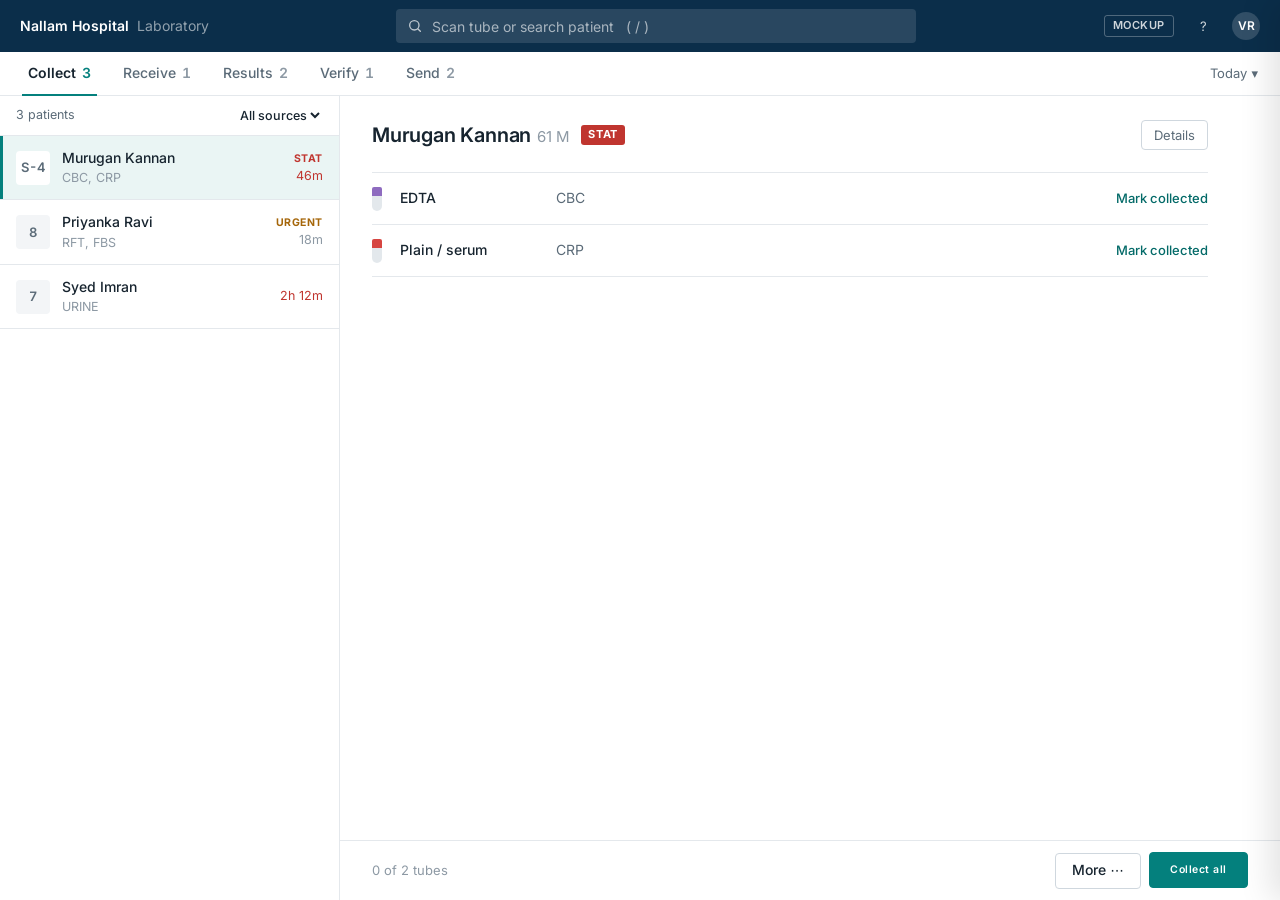
==== mockups/lab-workbench.html @ 5b7505c1 "Mockup: clean Lab Workbench with details tucked into a drawer Standalone clickable mockup (mockups/l" ====
<!doctype html>
<html lang="en">
<head>
<meta charset="utf-8">
<meta name="viewport" content="width=device-width, initial-scale=1">
<title>Lab Workbench — mockup</title>
<link rel="preconnect" href="https://fonts.googleapis.com">
<link href="https://fonts.googleapis.com/css2?family=Inter:wght@400;500;600;700&display=swap" rel="stylesheet">
<style>
:root {
  --bg: #F3F5F7; --surface: #fff; --line: #E4E8EC; --line-2: #CFD7DE; --hover: #F6F8FA; --sel: #EAF5F4;
  --text: #17242F; --text-2: #5B6B78; --text-3: #8D99A4;
  --navy: #0B2E4A; --teal: #04807D; --teal-2: #036A68; --teal-bg: #E6F3F2;
  --red: #C0352F; --red-bg: #FBEDEC; --amber: #A5660A;
}
* { box-sizing: border-box; }
html, body { height: 100%; margin: 0; }
body { font: 14px/1.45 Inter, system-ui, sans-serif; color: var(--text); background: var(--surface); -webkit-font-smoothing: antialiased; }
button { font: inherit; cursor: pointer; color: inherit; }
input { font: inherit; color: inherit; }
.num { font-variant-numeric: tabular-nums; }
kbd { font: 500 11px Inter, sans-serif; padding: 1px 6px; border: 1px solid var(--line-2); border-radius: 3px; background: #fff; color: var(--text-2); }

.app { display: grid; grid-template-rows: 52px 44px 1fr; height: 100vh; }

/* app bar */
.bar-top { display: flex; align-items: center; gap: 20px; padding: 0 20px; background: var(--navy); color: #fff; }
.brand { font-weight: 600; white-space: nowrap; }
.brand span { opacity: .55; font-weight: 400; margin-left: 8px; }
.scan { position: relative; flex: 1; max-width: 520px; margin: 0 auto; }
.scan input { width: 100%; height: 34px; border: 0; border-radius: 4px; padding: 0 12px 0 36px; background: rgba(255,255,255,.12); color: #fff; outline: none; transition: background .15s; }
.scan input::placeholder { color: rgba(255,255,255,.6); }
.scan input:focus { background: #fff; color: var(--text); }
.scan input:focus::placeholder { color: var(--text-3); }
.scan svg { position: absolute; left: 11px; top: 9px; width: 16px; height: 16px; opacity: .7; pointer-events: none; }
.scan input:focus ~ svg { color: var(--text-3); }
.scan.ok input { box-shadow: 0 0 0 3px #5fd0cb; }
.scan.miss input { box-shadow: 0 0 0 3px #ef8a85; }
.drop { position: absolute; top: 40px; left: 0; right: 0; background: #fff; color: var(--text); border: 1px solid var(--line); border-radius: 4px; box-shadow: 0 8px 24px rgba(0,0,0,.16); z-index: 30; }
.drop button { display: flex; justify-content: space-between; width: 100%; padding: 9px 12px; border: 0; background: none; text-align: left; }
.drop button.on, .drop button:hover { background: var(--hover); }
.drop small { color: var(--text-3); }
.user { display: flex; align-items: center; gap: 14px; white-space: nowrap; font-size: 13px; }
.user .mock { font-size: 11px; font-weight: 600; letter-spacing: .05em; text-transform: uppercase; padding: 2px 8px; border: 1px solid rgba(255,255,255,.35); border-radius: 3px; opacity: .8; }
.user .ava { width: 28px; height: 28px; border-radius: 50%; background: rgba(255,255,255,.16); display: grid; place-items: center; font-size: 12px; font-weight: 600; }
.ibtn { border: 0; background: none; width: 30px; height: 30px; border-radius: 4px; display: grid; place-items: center; color: inherit; opacity: .8; }
.ibtn:hover { background: rgba(255,255,255,.12); opacity: 1; }

/* step tabs */
.steps { display: flex; align-items: stretch; padding: 0 12px; border-bottom: 1px solid var(--line); background: var(--surface); }
.step { border: 0; background: none; padding: 0 16px; color: var(--text-2); font-weight: 500; position: relative; }
.step b { margin-left: 6px; font-weight: 600; color: var(--text-3); font-variant-numeric: tabular-nums; }
.step:hover { color: var(--text); }
.step.on { color: var(--text); font-weight: 600; }
.step.on b { color: var(--teal); }
.step.on::after { content: ''; position: absolute; left: 10px; right: 10px; bottom: -1px; height: 2px; background: var(--teal); }
.steps .sp { flex: 1; }
.tbtn { border: 0; background: none; color: var(--text-2); font-size: 13px; padding: 0 10px; }
.tbtn:hover { color: var(--text); }

/* split */
.split { display: grid; grid-template-columns: 340px 1fr; min-height: 0; }
.list { border-right: 1px solid var(--line); display: flex; flex-direction: column; min-height: 0; background: var(--surface); }
.lhead { display: flex; align-items: center; justify-content: space-between; height: 40px; padding: 0 16px; border-bottom: 1px solid var(--line); font-size: 12.5px; color: var(--text-2); }
.lhead select { border: 0; background: none; font: inherit; color: var(--text); font-weight: 500; cursor: pointer; outline: none; }
.rows { overflow: auto; flex: 1; }
.row { display: grid; grid-template-columns: 34px 1fr auto; gap: 12px; align-items: center; padding: 12px 16px; border-bottom: 1px solid var(--line); cursor: pointer; position: relative; }
.row:hover { background: var(--hover); }
.row.sel { background: var(--sel); }
.row.sel::before { content: ''; position: absolute; left: 0; top: 0; bottom: 0; width: 3px; background: var(--teal); }
.mk { width: 34px; height: 34px; border-radius: 4px; background: var(--bg); display: grid; place-items: center; font-weight: 600; font-size: 13px; color: var(--text-2); font-variant-numeric: tabular-nums; }
.row.sel .mk { background: #fff; }
.nm { font-weight: 500; white-space: nowrap; overflow: hidden; text-overflow: ellipsis; }
.ts { font-size: 12.5px; color: var(--text-3); margin-top: 1px; white-space: nowrap; overflow: hidden; text-overflow: ellipsis; }
.rt { text-align: right; font-size: 12.5px; color: var(--text-3); white-space: nowrap; }
.rt .late { color: var(--red); }
.pri { display: block; font-size: 10.5px; font-weight: 700; letter-spacing: .05em; color: var(--red); margin-bottom: 1px; }
.pri.u { color: var(--amber); }
.none { padding: 56px 20px; text-align: center; color: var(--text-3); }

/* detail */
.detail { display: flex; flex-direction: column; min-height: 0; position: relative; }
.dscroll { overflow: auto; flex: 1; }
.dwrap { max-width: 900px; padding: 24px 32px 32px; }
.dh { display: flex; align-items: center; gap: 12px; margin-bottom: 22px; }
.dh h1 { margin: 0; font-size: 20px; font-weight: 600; letter-spacing: -.01em; }
.dh h1 span { font-weight: 400; color: var(--text-3); font-size: 15px; margin-left: 6px; }
.chip { font-size: 11px; font-weight: 700; letter-spacing: .05em; padding: 2px 7px; border-radius: 3px; background: var(--red); color: #fff; }
.chip.u { background: #FBF1E0; color: var(--amber); }
.dh .sp { flex: 1; }
.lbtn { border: 1px solid var(--line-2); background: #fff; height: 30px; padding: 0 12px; border-radius: 4px; font-size: 13px; color: var(--text-2); }
.lbtn:hover { color: var(--text); border-color: var(--text-3); }
.lbtn.on { background: var(--teal-bg); border-color: var(--teal); color: var(--teal-2); }
.note { font-size: 13px; color: var(--amber); margin: -10px 0 18px; }

.sub { font-size: 11.5px; font-weight: 600; text-transform: uppercase; letter-spacing: .06em; color: var(--text-3); margin: 0 0 8px; }

/* tubes */
.tubes { border-top: 1px solid var(--line); }
.tube { display: grid; grid-template-columns: 12px 140px 1fr auto; gap: 16px; align-items: center; height: 52px; border-bottom: 1px solid var(--line); }
.cap { width: 10px; height: 24px; border-radius: 2px 2px 5px 5px; background: linear-gradient(var(--c) 0 36%, #E3E8EC 36%); }
.tube .tn { font-weight: 500; }
.tube .tt { color: var(--text-2); }
.tube .ok { color: var(--teal-2); font-size: 13px; }
.link { border: 0; background: none; color: var(--teal-2); font-weight: 500; padding: 4px 0; font-size: 13px; }
.link:hover { text-decoration: underline; }

/* results */
table.res { width: 100%; border-collapse: collapse; }
.res th { font-size: 11.5px; font-weight: 600; text-transform: uppercase; letter-spacing: .06em; color: var(--text-3); text-align: left; padding: 0 12px 8px; border-bottom: 1px solid var(--line); }
.res th.r, .res td.r { text-align: right; }
.res td { height: 42px; padding: 0 12px; border-bottom: 1px solid var(--line); }
.res tr.g td { height: 38px; padding-top: 14px; font-weight: 600; font-size: 13px; border-bottom: 1px solid var(--line); }
.res td.u, .res td.rg { color: var(--text-3); font-size: 13px; }
.res td.pv { color: var(--text-3); font-size: 13px; }
.res .col-pv { display: none; }
.cmp .res .col-pv { display: table-cell; }
.vin { width: 96px; height: 30px; border: 1px solid var(--line-2); border-radius: 3px; padding: 0 8px; text-align: right; font-weight: 600; font-variant-numeric: tabular-nums; outline: none; background: #fff; }
.vin:focus { border-color: var(--teal); box-shadow: 0 0 0 2px var(--teal-bg); }
.vsel { height: 30px; border: 1px solid var(--line-2); border-radius: 3px; padding: 0 6px; font-weight: 600; background: #fff; outline: none; }
.vsel:focus { border-color: var(--teal); }
.ro { font-weight: 600; font-variant-numeric: tabular-nums; }
.fa { display: inline-block; width: 22px; margin-right: 6px; text-align: center; font-weight: 700; font-size: 13px; }
tr.H .fa, tr.L .fa, tr.A .fa, tr.H .ro, tr.L .ro { color: var(--amber); }
tr.H .vin, tr.L .vin { color: var(--amber); }
tr.HH td, tr.LL td { background: var(--red-bg); }
tr.HH .fa, tr.LL .fa, tr.HH .vin, tr.LL .vin, tr.HH .ro, tr.LL .ro { color: var(--red); }
.inf { display: flex; align-items: center; gap: 10px; margin-top: 18px; padding: 12px 14px; background: var(--red-bg); border-radius: 4px; font-size: 13px; color: #7a211d; }
.inf input { height: 30px; border: 1px solid #E8BDBA; border-radius: 3px; padding: 0 8px; background: #fff; outline: none; }

/* send */
.opts { border-top: 1px solid var(--line); }
.opt { display: flex; align-items: center; gap: 12px; height: 52px; border-bottom: 1px solid var(--line); cursor: pointer; }
.opt input { accent-color: var(--teal); width: 16px; height: 16px; margin: 0; }
.opt span { color: var(--text-3); font-size: 13px; margin-left: auto; }

/* action bar */
.act { display: flex; align-items: center; gap: 8px; height: 60px; padding: 0 32px; border-top: 1px solid var(--line); background: var(--surface); }
.act .st { font-size: 13px; color: var(--text-3); }
.act .st.crit { color: var(--red); font-weight: 500; }
.act .sp { flex: 1; }
.btn { height: 36px; padding: 0 16px; border-radius: 4px; border: 1px solid var(--line-2); background: #fff; font-weight: 500; }
.btn:hover { border-color: var(--text-3); }
.btn.pri { background: var(--teal); border-color: var(--teal); color: #fff; font-weight: 600; padding: 0 20px; }
.btn.pri:hover { background: var(--teal-2); }
.btn.pri:disabled { opacity: .45; cursor: not-allowed; }
.more { position: relative; }
.menu { position: absolute; bottom: 42px; right: 0; min-width: 200px; background: #fff; border: 1px solid var(--line); border-radius: 4px; box-shadow: 0 8px 24px rgba(0,0,0,.12); padding: 4px 0; z-index: 20; }
.menu button { display: block; width: 100%; text-align: left; border: 0; background: none; padding: 8px 14px; font-size: 13.5px; }
.menu button:hover { background: var(--hover); }
.menu button.danger { color: var(--red); }
.menu hr { border: 0; border-top: 1px solid var(--line); margin: 4px 0; }

/* drawer */
.scrim { position: fixed; inset: 0; background: rgba(11,46,74,.18); z-index: 40; opacity: 0; pointer-events: none; transition: opacity .15s; }
.drawer { position: fixed; top: 0; right: 0; bottom: 0; width: 400px; background: #fff; z-index: 41; box-shadow: -8px 0 32px rgba(0,0,0,.12); transform: translateX(100%); transition: transform .2s ease; display: flex; flex-direction: column; }
.open .scrim { opacity: 1; pointer-events: auto; }
.open .drawer { transform: none; }
.dr-h { display: flex; align-items: center; justify-content: space-between; padding: 16px 20px; border-bottom: 1px solid var(--line); }
.dr-h b { font-size: 15px; }
.dr-h button { border: 0; background: none; font-size: 20px; color: var(--text-3); line-height: 1; }
.dr-t { display: flex; gap: 4px; padding: 0 14px; border-bottom: 1px solid var(--line); }
.dr-t button { border: 0; background: none; padding: 10px 8px; font-size: 13px; color: var(--text-2); position: relative; }
.dr-t button.on { color: var(--text); font-weight: 600; }
.dr-t button.on::after { content: ''; position: absolute; left: 6px; right: 6px; bottom: -1px; height: 2px; background: var(--teal); }
.dr-b { padding: 16px 20px; overflow: auto; flex: 1; font-size: 13.5px; }
dl.kv { display: grid; grid-template-columns: 120px 1fr; gap: 10px 12px; margin: 0; }
dl.kv dt { color: var(--text-3); }
dl.kv dd { margin: 0; }
.tl { list-style: none; margin: 0; padding: 0; }
.tl li { display: grid; grid-template-columns: 14px 1fr auto; gap: 10px; padding-bottom: 18px; position: relative; }
.tl li::before { content: ''; width: 9px; height: 9px; border-radius: 50%; margin-top: 5px; border: 2px solid var(--line-2); background: #fff; }
.tl li.d::before { background: var(--teal); border-color: var(--teal); }
.tl li:not(:last-child)::after { content: ''; position: absolute; left: 6px; top: 17px; bottom: 2px; width: 1px; background: var(--line-2); }
.tl small { display: block; color: var(--text-3); }
.tl .t { color: var(--text-2); font-variant-numeric: tabular-nums; }
.tl li:not(.d) { color: var(--text-3); }
table.h { width: 100%; border-collapse: collapse; }
.h td { padding: 7px 0; border-bottom: 1px solid var(--line); }
.h td.r { text-align: right; font-variant-numeric: tabular-nums; }

/* popover */
.pop { position: absolute; top: 40px; right: 12px; width: 280px; background: #fff; border: 1px solid var(--line); border-radius: 4px; box-shadow: 0 8px 24px rgba(0,0,0,.12); padding: 14px 16px; z-index: 25; font-size: 13px; }
.pop h4 { margin: 0 0 10px; font-size: 13px; }
.pop dl.kv { grid-template-columns: 1fr auto; gap: 7px; }
.pop dl.kv dd { text-align: right; font-weight: 600; }

.toast { position: fixed; bottom: 76px; left: calc(340px + (100vw - 340px) / 2); transform: translate(-50%, 8px); background: #1C2B36; color: #fff; padding: 9px 12px 9px 16px; border-radius: 4px; display: flex; gap: 14px; align-items: center; font-size: 13.5px; opacity: 0; pointer-events: none; transition: .15s; z-index: 50; }
.toast.show { opacity: 1; transform: translate(-50%, 0); pointer-events: auto; }
.toast button { border: 0; background: none; color: #7fd6d2; font-weight: 600; }
</style>
</head>
<body>
<div class="app" id="app">
  <header class="bar-top">
    <div class="brand">Nallam Hospital<span>Laboratory</span></div>
    <div class="scan" id="scan">
      <input id="q" autocomplete="off" placeholder="Scan tube or search patient   ( / )">
      <svg viewBox="0 0 24 24" fill="none" stroke="currentColor" stroke-width="2" stroke-linecap="round"><circle cx="11" cy="11" r="7"/><path d="m20 20-3.5-3.5"/></svg>
      <div class="drop" id="drop" hidden></div>
    </div>
    <div class="user"><span class="mock" title="Sample data. Nothing here changes the real app.">Mockup</span><button class="ibtn" id="helpBtn" title="Keyboard shortcuts">?</button><div class="ava">VR</div></div>
  </header>
  <nav class="steps" id="steps"></nav>
  <main class="split">
    <section class="list"><div class="lhead" id="lhead"></div><div class="rows" id="rows"></div></section>
    <section class="detail" id="detail"></section>
  </main>
</div>
<div class="scrim" id="scrim"></div>
<aside class="drawer" id="drawer"></aside>
<div class="toast" id="toast"><span id="toastMsg"></span><button id="undo">Undo</button></div>

<script>
// ---------- sample data ----------
const NOW = Date.now(); const ago = (m) => new Date(NOW - m * 60000).toISOString();
const T = {
  CBC: { name: 'Complete Blood Count', method: 'Automated haematology analyser', tube: 'EDTA', params: [
    ['Haemoglobin', 'g/dL', 12, 16, 7, 20, 11.2], ['Total WBC count', '×10³/µL', 4, 11, 2, 30, 8.9], ['Platelet count', '×10³/µL', 150, 400, 50, 1000, 210], ['RBC count', '×10⁶/µL', 4.2, 5.4, null, null, 4.6], ['PCV', '%', 36, 46, null, null, 38]] },
  CRP: { name: 'C-Reactive Protein', method: 'Immunoturbidimetry', tube: 'PLAIN', params: [['CRP', 'mg/L', 0, 6, null, null, 4.1]] },
  RFT: { name: 'Renal Function Test', method: 'Biochemistry analyser', tube: 'PLAIN', params: [['Urea', 'mg/dL', 15, 40, null, 150, 32], ['Creatinine', 'mg/dL', 0.6, 1.2, null, 5, 1.0], ['Sodium', 'mmol/L', 135, 145, 120, 160, 139], ['Potassium', 'mmol/L', 3.5, 5.1, 2.8, 6.2, 4.2]] },
  FBS: { name: 'Fasting Blood Sugar', method: 'GOD-POD', tube: 'FLUORIDE', params: [['Glucose (fasting)', 'mg/dL', 70, 100, 40, 400, 112]] },
  URINE: { name: 'Urine Routine', method: 'Strip + microscopy', tube: 'URINE', params: [['Colour', '', 'Pale yellow'], ['Protein', '', 'Nil'], ['Sugar', '', 'Nil'], ['Pus cells', '/hpf', 0, 5, null, null, 2]] },
  LIPID: { name: 'Lipid Profile', method: 'Enzymatic', tube: 'PLAIN', params: [['Total cholesterol', 'mg/dL', 0, 200, null, null, 214], ['Triglycerides', 'mg/dL', 0, 150, null, null, 180], ['HDL cholesterol', 'mg/dL', 40, 60, null, null, 41], ['LDL cholesterol', 'mg/dL', 0, 100, null, null, 137]] },
  NS1: { name: 'Dengue NS1 Antigen', method: 'Rapid card', tube: 'PLAIN', params: [['Dengue NS1', '', 'Negative']] },
  HBA1C: { name: 'HbA1c', method: 'HPLC cartridge', tube: 'EDTA', params: [['HbA1c', '%', 4, 5.6, null, null, 7.4]] }
};
const CAPS = { EDTA: ['EDTA', '#8E6BBF'], PLAIN: ['Plain / serum', '#D64541'], FLUORIDE: ['Fluoride', '#7D8A93'], URINE: ['Urine container', '#E0A526'] };
const CHOICES = { 'Pale yellow': ['Pale yellow', 'Yellow', 'Dark yellow', 'Red'], Nil: ['Nil', 'Trace', '+', '++', '+++'], Negative: ['Negative', 'Positive'] };
const SEED = [
  { sid: '04010062', name: 'Murugan Kannan', age: 61, sex: 'M', uhid: 'NH-UH-024318', src: 'Ward', bed: 'S-4', ward: 'Surgical', pri: 'STAT', doc: 'Dr. R. Balaji (Surgery)', at: 46, tests: ['CBC', 'CRP'], stage: 'collect' },
  { sid: '04010059', name: 'Syed Imran', age: 41, sex: 'M', uhid: 'NH-UH-025190', src: 'Referral', token: 7, pri: 'ROUTINE', doc: 'Dr. P. Lakshmi Narayanan', at: 132, tests: ['URINE'], stage: 'collect', redo: 'Earlier sample haemolysed — collect again' },
  { sid: '04010060', name: 'Priyanka Ravi', age: 27, sex: 'F', uhid: 'NH-UH-026012', src: 'OPD', token: 8, pri: 'URGENT', doc: 'Dr. S. Nivetha', at: 18, tests: ['RFT', 'FBS'], stage: 'collect' },
  { sid: '04010061', name: 'Lakshmi Devi', age: 54, sex: 'F', uhid: 'NH-UH-022871', src: 'OPD', token: 6, pri: 'ROUTINE', doc: 'Dr. S. Nivetha', at: 52, tests: ['LIPID', 'HBA1C'], stage: 'receive' },
  { sid: '04010057', name: 'Revathi Mohan', age: 33, sex: 'F', uhid: 'NH-UH-026434', src: 'Referral', token: 4, pri: 'ROUTINE', doc: 'Dr. R. Senthil Kumar', at: 95, tests: ['CBC', 'NS1'], stage: 'results' },
  { sid: '04010058', name: 'Arjun Prakash', age: 8, sex: 'M', uhid: 'NH-UH-026511', src: 'Casualty', pri: 'STAT', doc: 'Dr. K. Anand (Casualty)', at: 38, tests: ['CBC', 'RFT'], stage: 'results' },
  { sid: '04010055', name: 'Geetha Venkat', age: 47, sex: 'F', uhid: 'NH-UH-021904', src: 'OPD', token: 2, pri: 'ROUTINE', doc: 'Dr. S. Nivetha', at: 160, tests: ['CBC', 'FBS'], stage: 'verify', values: { Haemoglobin: 9.8, 'Total WBC count': 7.2, 'Platelet count': 260, 'RBC count': 3.9, PCV: 31, 'Glucose (fasting)': 182 } },
  { sid: '04010053', name: 'Prakash Natarajan', age: 58, sex: 'M', uhid: 'NH-UH-020117', phone: '+91 98431 55021', src: 'OPD', token: 1, pri: 'ROUTINE', doc: 'Dr. S. Nivetha', at: 210, tests: ['HBA1C'], stage: 'send', values: { HbA1c: 8.1 } },
  { sid: '04010054', name: 'Kavya Suresh', age: 29, sex: 'F', uhid: 'NH-UH-026380', phone: '+91 90037 41180', src: 'Self', token: 3, pri: 'ROUTINE', doc: 'Self request', at: 185, tests: ['URINE'], stage: 'send', values: { Colour: 'Pale yellow', Protein: 'Nil', Sugar: 'Nil', 'Pus cells': 3 } }
];
const ORDER = ['collect', 'receive', 'results', 'verify', 'send', 'done'];
const build = () => SEED.map((s, i) => {
  const st = ORDER.indexOf(s.stage); const byTube = {};
  s.tests.forEach((c) => (byTube[T[c].tube] ||= []).push(c));
  const tubes = Object.entries(byTube).map(([cap, tests], k) => ({ code: `T-${s.sid.slice(-4)}-${k + 1}`, cap, tests, collected: st >= 1 ? ago(s.at - 8) : null, received: st >= 2 ? ago(s.at - 14) : null }));
  const values = {}; s.tests.forEach((c) => T[c].params.forEach((p) => { values[p[0]] = s.values?.[p[0]] ?? ''; }));
  return { ...s, id: 'V' + i, createdAt: ago(s.at), tubes, values, phone: s.phone || '+91 98' + (40000000 + i * 135791), resultsAt: st >= 3 ? ago(30) : null, verifiedAt: st >= 4 ? ago(20) : null };
});
let V = build(); let undoSnap = null;

// ---------- helpers ----------
const $ = (s, r = document) => r.querySelector(s); const $$ = (s, r = document) => [...r.querySelectorAll(s)];
const esc = (v) => String(v ?? '').replace(/[&<>"]/g, (c) => ({ '&': '&amp;', '<': '&lt;', '>': '&gt;', '"': '&quot;' }[c]));
const mins = (iso) => Math.round((Date.now() - new Date(iso)) / 60000);
const dur = (m) => (m < 60 ? `${m}m` : `${Math.floor(m / 60)}h ${String(m % 60).padStart(2, '0')}m`);
const clock = (iso) => new Date(iso).toLocaleTimeString('en-IN', { hour: '2-digit', minute: '2-digit' });
const STEPS = [['collect', 'Collect'], ['receive', 'Receive'], ['results', 'Results'], ['verify', 'Verify'], ['send', 'Send']];
const LATE = { collect: 30, receive: 20, results: 90, verify: 30, send: 60 };
const place = (v) => (v.bed ? `Bed ${v.bed}` : v.token ? `Token ${v.token}` : 'Casualty');
const params = (v) => v.tests.flatMap((c) => T[c].params.map((p) => ({ name: p[0], unit: p[1], qual: typeof p[2] === 'string', ref: p[2], low: p[2], high: p[3], cl: p[4], ch: p[5], prev: p[6] })));
function flagOf(p, val) {
  if (val === '' || val == null) return '';
  if (p.qual) return val !== p.ref ? 'A' : '';
  const x = Number(val); if (Number.isNaN(x)) return '';
  if (p.cl != null && x <= p.cl) return 'LL'; if (p.ch != null && x >= p.ch) return 'HH';
  return x < p.low ? 'L' : x > p.high ? 'H' : '';
}
const ARROW = { H: '↑', L: '↓', HH: '↑↑', LL: '↓↓', A: '•' };
const crits = (v) => params(v).filter((p) => ['HH', 'LL'].includes(flagOf(p, v.values[p.name])));

// ---------- state ----------
const S = { step: 'collect', src: 'All', sel: null, compare: false, drawer: null, dtab: 'details' };
const matchSrc = (v) => S.src === 'All' || (S.src === 'OPD' ? ['OPD', 'Referral', 'Self'].includes(v.src) : v.src === S.src);
const rank = { STAT: 0, URGENT: 1, ROUTINE: 2 };
const inStep = (k) => V.filter((v) => v.stage === k).sort((a, b) => rank[a.pri] - rank[b.pri] || a.createdAt.localeCompare(b.createdAt));
const visible = () => inStep(S.step).filter(matchSrc);
const snap = () => { undoSnap = JSON.stringify(V); };
function undo() { if (!undoSnap) return; V = JSON.parse(undoSnap); undoSnap = null; hideToast(); render(); }

// ---------- render ----------
function render() {
  const vis = visible();
  if (!vis.some((v) => v.id === S.sel)) S.sel = vis[0]?.id || null;
  $('#steps').innerHTML = STEPS.map(([k, l]) => `<button class="step ${S.step === k ? 'on' : ''}" data-step="${k}">${l}<b>${inStep(k).length}</b></button>`).join('')
    + `<span class="sp"></span><button class="tbtn" id="todayBtn">Today ▾</button>`;
  $('#lhead').innerHTML = `<span>${vis.length} patient${vis.length === 1 ? '' : 's'}</span><select id="src" title="Where the patient is from">${['All', 'OPD', 'Ward', 'Casualty'].map((s) => `<option ${S.src === s ? 'selected' : ''} value="${s}">${s === 'All' ? 'All sources' : s}</option>`).join('')}</select>`;
  $('#rows').innerHTML = vis.length ? vis.map((v) => {
    const m = mins(v.createdAt);
    return `<div class="row ${v.id === S.sel ? 'sel' : ''}" data-id="${v.id}">
      <div class="mk" title="${place(v)}">${v.bed || v.token || 'C'}</div>
      <div style="min-width:0"><div class="nm">${esc(v.name)}</div><div class="ts">${v.tests.join(', ')}</div></div>
      <div class="rt">${v.pri !== 'ROUTINE' ? `<span class="pri ${v.pri === 'URGENT' ? 'u' : ''}">${v.pri}</span>` : ''}<span class="${m > LATE[S.step] ? 'late' : ''}">${dur(m)}</span></div></div>`;
  }).join('') : `<div class="none">All done at this step.</div>`;
  renderDetail(); renderDrawer();
}

function renderDetail() {
  const v = V.find((x) => x.id === S.sel); const d = $('#detail');
  if (!v) { d.innerHTML = `<div class="none" style="margin-top:120px">Select a patient, or scan a tube.</div>`; return; }
  let body = ''; let status = ''; let primary = ''; let more = [];
  if (v.stage === 'collect' || v.stage === 'receive') {
    const col = v.stage === 'collect'; const key = col ? 'collected' : 'received'; const left = v.tubes.filter((t) => !t[key]).length;
    body = `${v.redo ? `<p class="note">${esc(v.redo)}</p>` : ''}<div class="tubes">${v.tubes.map((t) => `<div class="tube"><span class="cap" style="--c:${CAPS[t.cap][1]}"></span><span class="tn">${CAPS[t.cap][0]}</span><span class="tt">${t.tests.join(', ')}</span>
      ${t[key] ? `<span class="ok">✓ ${col ? 'Collected' : 'Received'}</span>` : `<button class="link" data-tube="${t.code}">${col ? 'Mark collected' : 'Receive'}</button>`}</div>`).join('')}</div>`;
    status = `${v.tubes.length - left} of ${v.tubes.length} tubes`;
    primary = col ? (left === v.tubes.length ? 'Collect all' : `Collect ${left} left`) : (left > 1 ? `Receive all ${left}` : 'Receive');
    more = col ? [['labels', 'Reprint labels'], v.token ? ['call', `Call token ${v.token}`] : null, ['-'], ['cancel', 'Patient not available', 'danger']] : [['labels', 'Reprint labels'], ['-'], ['reject', 'Reject sample', 'danger']];
  } else if (v.stage === 'results' || v.stage === 'verify') {
    const edit = v.stage === 'results';
    body = `<table class="res"><thead><tr><th>Test</th><th class="r">Result</th><th>Unit</th><th>Normal range</th><th class="r col-pv">Last result</th></tr></thead><tbody>
      ${v.tests.map((c) => `<tr class="g"><td colspan="5">${T[c].name}</td></tr>` + T[c].params.map((raw) => {
        const p = params(v).find((x) => x.name === raw[0]); const val = v.values[p.name]; const f = flagOf(p, val);
        const cell = edit ? (p.qual ? `<select class="vsel" data-in="${esc(p.name)}">${(CHOICES[p.ref] || [p.ref]).map((o) => `<option ${o === (val || p.ref) ? 'selected' : ''}>${o}</option>`).join('')}</select>`
          : `<input class="vin" inputmode="decimal" data-in="${esc(p.name)}" value="${esc(val)}">`) : `<span class="ro">${esc(val) || '—'}</span>`;
        return `<tr class="${f}"><td>${esc(p.name)}</td><td class="r"><span class="fa" data-fa="${esc(p.name)}">${ARROW[f] || ''}</span>${cell}</td><td class="u">${esc(p.unit)}</td><td class="rg num">${p.qual ? esc(p.ref) : `${p.low} – ${p.high}`}</td><td class="r pv col-pv num">${p.prev ?? '—'}</td></tr>`;
      }).join('')).join('')}</tbody></table>
      ${!edit && crits(v).length ? `<div class="inf">Critical value told to <input id="infName" value="${esc(v.doc)}" style="flex:1"> at <input id="infAt" style="width:90px" value="${clock(new Date().toISOString())}"></div>` : ''}`;
    primary = edit ? 'Save results' : 'Verify & release';
    more = edit ? [['draft', 'Save as draft'], ['-'], ['reject', 'Reject sample', 'danger']] : [['back', 'Send back for re-entry']];
  } else if (v.stage === 'send') {
    body = `<div class="opts"><label class="opt"><input type="checkbox" name="ch" value="wa" checked>WhatsApp to patient<span>${v.phone}</span></label>
      <label class="opt"><input type="checkbox" name="ch" value="doc">WhatsApp to doctor<span>${esc(v.doc)}</span></label>
      <label class="opt"><input type="checkbox" name="ch" value="print">Print for counter<span>Patient collects</span></label></div>`;
    status = ''; primary = 'Send report'; more = [['preview', 'Preview report'], ['print', 'Print now']];
  }
  more = more.filter(Boolean);
  const tableStep = v.stage === 'results' || v.stage === 'verify';
  d.innerHTML = `<div class="dscroll ${S.compare ? 'cmp' : ''}"><div class="dwrap">
      <div class="dh"><h1>${esc(v.name)}<span>${v.age} ${v.sex}</span></h1>${v.pri !== 'ROUTINE' ? `<span class="chip ${v.pri === 'URGENT' ? 'u' : ''}">${v.pri}</span>` : ''}<span class="sp"></span>
        ${tableStep ? `<button class="lbtn ${S.compare ? 'on' : ''}" id="cmpBtn">Compare with last</button>` : ''}<button class="lbtn" id="detBtn">Details</button></div>
      ${body}</div></div>
    <div class="act"><span class="st" id="st"></span><span class="sp"></span>
      <div class="more"><button class="btn" id="moreBtn" title="More actions">More ⋯</button><div class="menu" id="menu" hidden>${more.map(([k, l, c]) => (k === '-' ? '<hr>' : `<button data-act="${k}" class="${c || ''}">${l}</button>`)).join('')}</div></div>
      <button class="btn pri" id="go">${primary}</button></div>`;
  if (status) $('#st').textContent = status;
  wire(v); if (tableStep) refreshStatus(v);
}

function refreshStatus(v) {
  const cs = crits(v); const st = $('#st'); const total = params(v).length; const done = params(v).filter((p) => v.values[p.name] !== '').length;
  if (cs.length) { st.className = 'st crit'; st.textContent = `${cs.length} critical value${cs.length > 1 ? 's' : ''} — ${v.stage === 'results' ? `recheck before saving${done < total ? ` · ${done} of ${total} entered` : ''}` : 'inform the doctor'}`; }
  else { st.className = 'st'; st.textContent = v.stage === 'results' ? `${done} of ${total} entered` : 'Check, then release'; }
  if (v.stage === 'results') $('#go').disabled = done < total;
}

// ---------- drawer (all the extra detail lives here) ----------
function renderDrawer() {
  document.body.classList.toggle('open', !!S.drawer);
  const v = V.find((x) => x.id === S.drawer); if (!v) return;
  const tl = [['Billed & paid', v.createdAt, 'Reception'], ['Sample collected', v.tubes.every((t) => t.collected) && v.tubes[0].collected, 'Vignesh Raj'], ['Received in lab', v.tubes.every((t) => t.received) && v.tubes[0].received, 'Vignesh Raj'], ['Results entered', v.resultsAt, 'Vignesh Raj'], ['Verified', v.verifiedAt, 'Dr. M. Kavitha (Pathologist)'], ['Report sent', v.sentAt, '']];
  const tabs = { details: 'Details', timeline: 'Timeline', tubes: 'Tubes', history: 'Past results' };
  let b = '';
  if (S.dtab === 'details') b = `<dl class="kv"><dt>Age / sex</dt><dd>${v.age} y · ${v.sex === 'M' ? 'Male' : 'Female'}</dd><dt>Sample ID</dt><dd class="num">${v.sid}</dd><dt>UHID</dt><dd class="num">${v.uhid}</dd><dt>Mobile</dt><dd class="num">${v.phone}</dd>
    <dt>From</dt><dd>${v.src}${v.bed ? ` · ${v.ward} ward, bed ${v.bed}` : v.token ? ` · token ${v.token}` : ''}</dd><dt>Doctor</dt><dd>${esc(v.doc)}</dd><dt>Priority</dt><dd>${v.pri[0] + v.pri.slice(1).toLowerCase()}</dd>
    <dt>Tests</dt><dd>${v.tests.map((c) => `${T[c].name}<br><span style="color:var(--text-3);font-size:12.5px">${T[c].method}</span>`).join('<br>')}</dd><dt>Waiting</dt><dd>${dur(mins(v.createdAt))} since billing</dd></dl>`;
  if (S.dtab === 'timeline') b = `<ul class="tl">${tl.map(([l, t, by]) => `<li class="${t ? 'd' : ''}"><div>${l}${t && by ? `<small>${by}</small>` : ''}</div><span class="t">${t ? clock(t) : '—'}</span></li>`).join('')}</ul>`;
  if (S.dtab === 'tubes') b = `<table class="h">${v.tubes.map((t) => `<tr><td><b>${CAPS[t.cap][0]}</b><br><span style="color:var(--text-3)">${t.code} · ${t.tests.join(', ')}</span></td><td class="r">${t.received ? 'In lab' : t.collected ? 'Collected' : 'Not collected'}</td></tr>`).join('')}</table>
    <p style="color:var(--text-3);font-size:12.5px;margin-top:14px">Reagents and tubes are taken off lab stock automatically when a tube is collected.</p>`;
  if (S.dtab === 'history') b = `<p style="color:var(--text-3);margin:0 0 10px">Last visit · 3 Oct</p><table class="h">${params(v).filter((p) => p.prev != null).map((p) => `<tr><td>${p.name}</td><td class="r">${p.prev} <span style="color:var(--text-3)">${p.unit}</span></td></tr>`).join('') || '<tr><td>No earlier results</td></tr>'}</table>`;
  $('#drawer').innerHTML = `<div class="dr-h"><b>${esc(v.name)}</b><button id="drClose" title="Close (Esc)">×</button></div>
    <div class="dr-t">${Object.entries(tabs).map(([k, l]) => `<button data-dtab="${k}" class="${S.dtab === k ? 'on' : ''}">${l}</button>`).join('')}</div><div class="dr-b">${b}</div>`;
}

// ---------- actions ----------
function next(v, msg) { v.stage = ORDER[ORDER.indexOf(v.stage) + 1]; toast(msg); render(); }
function primaryAct(v) {
  snap(); const now = new Date().toISOString();
  if (v.stage === 'collect') { v.tubes.forEach((t) => { t.collected ||= now; }); v.redo = null; next(v, `${v.name} — collected`); }
  else if (v.stage === 'receive') { v.tubes.forEach((t) => { t.received ||= now; }); next(v, `${v.name} — in lab`); }
  else if (v.stage === 'results') { if ($('#go').disabled) return; v.resultsAt = now; next(v, `${v.name} — results saved`); }
  else if (v.stage === 'verify') { if (crits(v).length && !$('#infName').value.trim()) { toast('Write who was told about the critical value', false); return; } v.verifiedAt = now; next(v, `${v.name} — report released`); }
  else if (v.stage === 'send') { const ch = $$('[name=ch]:checked').map((c) => c.value); if (!ch.length) { toast('Pick at least one way to send', false); return; } v.sentAt = now; next(v, `${v.name} — report sent`); }
}
function doTube(code) {
  const v = V.find((x) => x.tubes.some((t) => t.code === code)); if (!v) return false;
  const t = v.tubes.find((x) => x.code === code); S.step = v.stage === 'done' ? S.step : v.stage; S.sel = v.id; S.src = 'All';
  const key = v.stage === 'collect' ? 'collected' : v.stage === 'receive' ? 'received' : null;
  if (!key || t[key]) { toast(`${code} — ${v.name} is already past this`, false); render(); return true; }
  snap(); t[key] = new Date().toISOString(); beep();
  if (v.tubes.every((x) => x[key])) { if (key === 'collected') v.redo = null; next(v, `${v.name} — ${key === 'collected' ? 'collected' : 'in lab'}`); }
  else { toast(`${CAPS[t.cap][0]} tube ${key}`); render(); }
  return true;
}
function wire(v) {
  $('#go').onclick = () => primaryAct(v);
  $('#detBtn').onclick = () => { S.drawer = v.id; S.dtab = 'details'; renderDrawer(); };
  const cb = $('#cmpBtn'); if (cb) cb.onclick = () => { S.compare = !S.compare; renderDetail(); };
  $('#moreBtn').onclick = (e) => { e.stopPropagation(); $('#menu').hidden = !$('#menu').hidden; };
  $$('[data-act]').forEach((b) => b.onclick = () => {
    const a = b.dataset.act; $('#menu').hidden = true;
    if (a === 'back') { snap(); v.stage = 'results'; toast(`${v.name} — sent back for re-entry`); render(); }
    else if (a === 'reject') { snap(); v.stage = 'collect'; v.redo = 'Earlier sample rejected — collect again'; v.tubes.forEach((t) => { t.collected = null; t.received = null; }); toast(`${v.name} — sample rejected, recollect`); render(); }
    else if (a === 'cancel') toast(`${v.name} — moved to the end of the queue`, false);
    else toast({ labels: 'Labels sent to printer', call: `Token ${v.token} called on the display`, draft: 'Draft saved', preview: 'Opening report preview…', print: 'Sent to printer' }[a], false);
  });
  $$('[data-tube]').forEach((b) => b.onclick = () => doTube(b.dataset.tube));
  const ins = $$('[data-in]');
  ins.forEach((inp, i) => {
    const upd = () => { v.values[inp.dataset.in] = inp.value; const p = params(v).find((x) => x.name === inp.dataset.in); const f = flagOf(p, inp.value);
      inp.closest('tr').className = f; $(`[data-fa="${CSS.escape(p.name)}"]`).textContent = ARROW[f] || ''; refreshStatus(v); };
    inp.addEventListener('input', upd); inp.addEventListener('change', upd);
    inp.addEventListener('keydown', (e) => {
      e.stopPropagation();
      if (e.key === 'Escape') { inp.blur(); return; }
      if (e.key === 'Enter' && (e.ctrlKey || e.metaKey)) { e.preventDefault(); primaryAct(v); document.activeElement?.blur(); return; }
      if (e.key === 'Enter' || (e.key === 'ArrowDown' && inp.tagName === 'INPUT')) { e.preventDefault(); (ins[i + 1] || $('#go')).focus(); }
      if (e.key === 'ArrowUp' && inp.tagName === 'INPUT') { e.preventDefault(); ins[i - 1]?.focus(); }
      if (e.key === 'Escape') inp.blur();
    });
  });
}

// ---------- scan / search ----------
const q = $('#q'); const drop = $('#drop'); let dsel = 0;
const find = (s) => { s = s.trim().toLowerCase(); if (!s) return []; return V.filter((v) => String(v.token) === s || [v.name, v.sid, v.uhid, v.phone, ...v.tubes.map((t) => t.code)].join(' ').toLowerCase().includes(s)).slice(0, 6); };
function drawDrop() { const m = find(q.value); drop.hidden = !m.length; drop.innerHTML = m.map((v, i) => `<button class="${i === dsel ? 'on' : ''}" data-go="${v.id}"><span>${esc(v.name)} <small>${place(v)}</small></span><small>${(STEPS.find((s) => s[0] === v.stage) || [0, 'Done'])[1]}</small></button>`).join(''); $$('[data-go]', drop).forEach((b) => b.onmousedown = () => openPatient(b.dataset.go)); }
function openPatient(id) { const v = V.find((x) => x.id === id); if (v.stage !== 'done') S.step = v.stage; S.sel = id; S.src = 'All'; q.value = ''; drop.hidden = true; render(); }
q.oninput = () => { dsel = 0; drawDrop(); };
q.onkeydown = (e) => {
  const m = find(q.value);
  if (e.key === 'ArrowDown') { e.preventDefault(); dsel = Math.min(dsel + 1, m.length - 1); drawDrop(); }
  else if (e.key === 'ArrowUp') { e.preventDefault(); dsel = Math.max(dsel - 1, 0); drawDrop(); }
  else if (e.key === 'Escape') { q.value = ''; drop.hidden = true; q.blur(); }
  else if (e.key === 'Enter') {
    e.preventDefault(); const code = q.value.trim().toUpperCase();
    if (V.some((v) => v.tubes.some((t) => t.code === code))) { q.value = ''; drop.hidden = true; flash('ok'); doTube(code); return; }
    if (m.length) { flash('ok'); openPatient(m[dsel].id); } else { flash('miss'); toast(`Nothing found for “${q.value}”`, false); }
  }
};
q.onblur = () => setTimeout(() => { drop.hidden = true; }, 120);
function flash(c) { $('#scan').classList.add(c); setTimeout(() => $('#scan').classList.remove(c), 450); }
let actx; function beep() { try { actx ||= new AudioContext(); const o = actx.createOscillator(); const g = actx.createGain(); o.frequency.value = 1320; g.gain.value = 0.05; o.connect(g).connect(actx.destination); o.start(); o.stop(actx.currentTime + 0.07); } catch {} }

// ---------- popovers ----------
function popover(html) { closePop(); const p = document.createElement('div'); p.className = 'pop'; p.id = 'pop'; p.innerHTML = html; $('#steps').style.position = 'relative'; $('#steps').append(p); }
const closePop = () => $('#pop')?.remove();
const TODAY = `<h4>Today</h4><dl class="kv"><dt>Reports sent</dt><dd>14</dd><dt>Average bill → report</dt><dd>2h 50m</dd><dt>Waiting for payment</dt><dd>1</dd><dt>Samples rejected</dt><dd>1</dd><dt>Critical values called</dt><dd>2</dd></dl>`;
const KEYS = `<h4>Keyboard</h4><dl class="kv"><dt>Scan / search</dt><dd><kbd>/</kbd></dd><dt>Next / previous patient</dt><dd><kbd>↓</kbd> <kbd>↑</kbd></dd><dt>Change step</dt><dd><kbd>1</kbd>–<kbd>5</kbd></dd><dt>Main action</dt><dd><kbd>Enter</kbd></dd><dt>Save results</dt><dd><kbd>Ctrl</kbd>+<kbd>Enter</kbd></dd><dt>Patient details</dt><dd><kbd>D</kbd></dd><dt>Undo</dt><dd><kbd>Ctrl</kbd>+<kbd>Z</kbd></dd><dt>Start over (demo)</dt><dd><a href="#" id="reset" style="color:var(--teal-2)">Reset</a></dd></dl>`;

// ---------- global events ----------
document.addEventListener('click', (e) => {
  if (!e.target.closest('.more')) $$('.menu').forEach((m) => { m.hidden = true; });
  if (!e.target.closest('.pop') && !e.target.closest('#todayBtn') && !e.target.closest('#helpBtn')) closePop();
  const st = e.target.closest('[data-step]'); if (st) { S.step = st.dataset.step; S.sel = null; render(); }
  const r = e.target.closest('.row'); if (r) { S.sel = r.dataset.id; render(); }
  const dt = e.target.closest('[data-dtab]'); if (dt) { S.dtab = dt.dataset.dtab; renderDrawer(); }
  if (e.target.closest('#drClose') || e.target.id === 'scrim') { S.drawer = null; renderDrawer(); }
  if (e.target.closest('#todayBtn')) { $('#pop') ? closePop() : popover(TODAY); }
  if (e.target.closest('#helpBtn')) { $('#pop') ? closePop() : popover(KEYS); }
  if (e.target.id === 'reset') { e.preventDefault(); V = build(); undoSnap = null; Object.assign(S, { step: 'collect', src: 'All', sel: null, drawer: null }); closePop(); render(); }
});
document.addEventListener('change', (e) => { if (e.target.id === 'src') { S.src = e.target.value; render(); } });
document.addEventListener('keydown', (e) => {
  const typing = ['INPUT', 'SELECT', 'TEXTAREA'].includes(document.activeElement.tagName);
  if (e.key === 'Escape') { if (S.drawer) { S.drawer = null; renderDrawer(); } closePop(); $$('.menu').forEach((m) => { m.hidden = true; }); }
  if (typing) return;
  if (e.key === '/') { e.preventDefault(); q.focus(); return; }
  const vis = visible(); const i = vis.findIndex((v) => v.id === S.sel); const v = V.find((x) => x.id === S.sel);
  if (e.key === 'ArrowDown' || e.key === 'ArrowUp') { e.preventDefault(); S.sel = vis[Math.max(0, Math.min(vis.length - 1, i + (e.key === 'ArrowDown' ? 1 : -1)))]?.id; render(); $('.row.sel')?.scrollIntoView({ block: 'nearest' }); }
  else if (e.key >= '1' && e.key <= '5') { e.preventDefault(); S.step = STEPS[+e.key - 1][0]; S.sel = null; render(); }
  else if ((e.key === 'd' || e.key === 'D') && v) { S.drawer = S.drawer ? null : v.id; S.dtab = 'details'; renderDrawer(); }
  else if (e.key === '?') { $('#pop') ? closePop() : popover(KEYS); }
  else if (e.key === 'Enter' && v && document.activeElement.tagName !== 'BUTTON') {
    e.preventDefault();
    if (v.stage === 'results') { const ins = $$('[data-in]'); (ins.find((x) => !x.value) || ins[0])?.focus(); } else primaryAct(v);
  }
  else if ((e.ctrlKey || e.metaKey) && e.key.toLowerCase() === 'z') { e.preventDefault(); undo(); }
});

// ---------- toast ----------
let tt; function toast(msg, canUndo = true) { $('#toastMsg').textContent = msg; $('#undo').style.display = canUndo && undoSnap ? '' : 'none'; $('#toast').classList.add('show'); clearTimeout(tt); tt = setTimeout(hideToast, 4000); }
function hideToast() { $('#toast').classList.remove('show'); }
$('#undo').onclick = undo;
render();
</script>
</body>
</html>
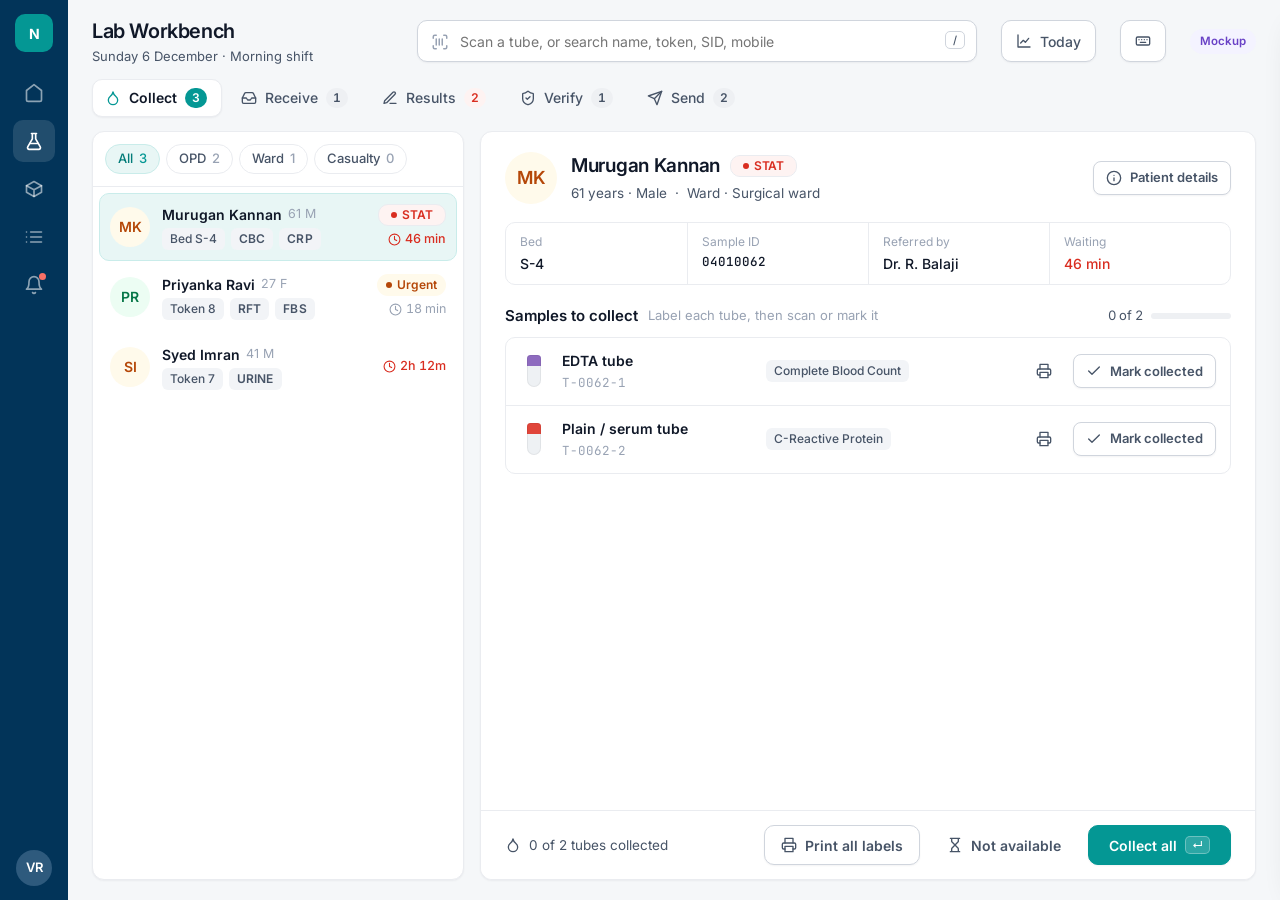
==== commit c2c989b8: "Mockup: modern Lab Workbench, key facts visible, extras in a drawer Cards, icon step tabs with count" ====
--- a/mockups/lab-workbench.html
+++ b/mockups/lab-workbench.html
@@ -5,246 +5,360 @@
 <meta name="viewport" content="width=device-width, initial-scale=1">
 <title>Lab Workbench — mockup</title>
 <link rel="preconnect" href="https://fonts.googleapis.com">
-<link href="https://fonts.googleapis.com/css2?family=Inter:wght@400;500;600;700&display=swap" rel="stylesheet">
+<link href="https://fonts.googleapis.com/css2?family=Inter:wght@400;500;600;700&family=JetBrains+Mono:wght@500&display=swap" rel="stylesheet">
 <style>
 :root {
-  --bg: #F3F5F7; --surface: #fff; --line: #E4E8EC; --line-2: #CFD7DE; --hover: #F6F8FA; --sel: #EAF5F4;
-  --text: #17242F; --text-2: #5B6B78; --text-3: #8D99A4;
-  --navy: #0B2E4A; --teal: #04807D; --teal-2: #036A68; --teal-bg: #E6F3F2;
-  --red: #C0352F; --red-bg: #FBEDEC; --amber: #A5660A;
+  --bg: #F5F7F9; --card: #fff; --line: #EAECF0; --line-2: #D0D5DD; --hover: #F9FAFB;
+  --text: #101828; --text-2: #475467; --text-3: #98A2B3;
+  --brand: #049794; --brand-2: #037C79; --brand-50: #E8F6F5; --brand-100: #C9ECEA;
+  --navy: #023459;
+  --red: #D92D20; --red-50: #FEF3F2; --red-100: #FEE4E2;
+  --amber: #B54708; --amber-50: #FFFAEB; --amber-100: #FEF0C7;
+  --green: #067647; --green-50: #ECFDF3;
+  --blue: #175CD3; --blue-50: #EFF8FF;
+  --violet: #6941C6; --violet-50: #F4F3FF;
+  --r: 12px; --shadow: 0 1px 2px rgba(16,24,40,.05); --shadow-lg: 0 12px 32px -6px rgba(16,24,40,.16);
+  --mono: 'JetBrains Mono', ui-monospace, monospace;
 }
 * { box-sizing: border-box; }
 html, body { height: 100%; margin: 0; }
-body { font: 14px/1.45 Inter, system-ui, sans-serif; color: var(--text); background: var(--surface); -webkit-font-smoothing: antialiased; }
+body { font: 14px/1.5 Inter, system-ui, sans-serif; color: var(--text); background: var(--bg); -webkit-font-smoothing: antialiased; }
 button { font: inherit; cursor: pointer; color: inherit; }
-input { font: inherit; color: inherit; }
+input, select { font: inherit; color: inherit; }
+svg.i { width: 16px; height: 16px; flex: none; fill: none; stroke: currentColor; stroke-width: 2; stroke-linecap: round; stroke-linejoin: round; }
+.mono { font-family: var(--mono); font-size: 12.5px; }
 .num { font-variant-numeric: tabular-nums; }
-kbd { font: 500 11px Inter, sans-serif; padding: 1px 6px; border: 1px solid var(--line-2); border-radius: 3px; background: #fff; color: var(--text-2); }
-
-.app { display: grid; grid-template-rows: 52px 44px 1fr; height: 100vh; }
-
-/* app bar */
-.bar-top { display: flex; align-items: center; gap: 20px; padding: 0 20px; background: var(--navy); color: #fff; }
-.brand { font-weight: 600; white-space: nowrap; }
-.brand span { opacity: .55; font-weight: 400; margin-left: 8px; }
-.scan { position: relative; flex: 1; max-width: 520px; margin: 0 auto; }
-.scan input { width: 100%; height: 34px; border: 0; border-radius: 4px; padding: 0 12px 0 36px; background: rgba(255,255,255,.12); color: #fff; outline: none; transition: background .15s; }
-.scan input::placeholder { color: rgba(255,255,255,.6); }
-.scan input:focus { background: #fff; color: var(--text); }
-.scan input:focus::placeholder { color: var(--text-3); }
-.scan svg { position: absolute; left: 11px; top: 9px; width: 16px; height: 16px; opacity: .7; pointer-events: none; }
-.scan input:focus ~ svg { color: var(--text-3); }
-.scan.ok input { box-shadow: 0 0 0 3px #5fd0cb; }
-.scan.miss input { box-shadow: 0 0 0 3px #ef8a85; }
-.drop { position: absolute; top: 40px; left: 0; right: 0; background: #fff; color: var(--text); border: 1px solid var(--line); border-radius: 4px; box-shadow: 0 8px 24px rgba(0,0,0,.16); z-index: 30; }
-.drop button { display: flex; justify-content: space-between; width: 100%; padding: 9px 12px; border: 0; background: none; text-align: left; }
+kbd { font: 500 11px Inter, sans-serif; min-width: 20px; padding: 1px 6px; border: 1px solid var(--line-2); border-radius: 5px; background: #fff; color: var(--text-2); text-align: center; display: inline-block; }
+
+.app { display: grid; grid-template-columns: 68px 1fr; height: 100vh; }
+
+/* rail */
+.rail { background: var(--navy); display: flex; flex-direction: column; align-items: center; padding: 14px 0; gap: 6px; }
+.logo { width: 38px; height: 38px; border-radius: 10px; background: var(--brand); color: #fff; display: grid; place-items: center; font-weight: 700; margin-bottom: 14px; }
+.rbtn { width: 42px; height: 42px; border-radius: 10px; border: 0; background: none; color: rgba(255,255,255,.55); display: grid; place-items: center; position: relative; }
+.rbtn svg.i { width: 20px; height: 20px; }
+.rbtn:hover { background: rgba(255,255,255,.08); color: #fff; }
+.rbtn.on { background: rgba(255,255,255,.12); color: #fff; }
+.rbtn .dot { position: absolute; top: 9px; right: 9px; width: 7px; height: 7px; border-radius: 50%; background: #F97066; }
+.rail .sp { flex: 1; }
+.me { width: 36px; height: 36px; border-radius: 50%; background: #2E5A7D; color: #fff; display: grid; place-items: center; font-weight: 600; font-size: 13px; }
+
+.main { display: grid; grid-template-rows: auto auto 1fr; min-width: 0; min-height: 0; }
+
+/* header */
+.head { display: flex; align-items: center; gap: 24px; padding: 16px 24px 12px; }
+.title h1 { margin: 0; font-size: 20px; font-weight: 600; letter-spacing: -.02em; }
+.title p { margin: 1px 0 0; font-size: 13px; color: var(--text-2); }
+.scan { position: relative; flex: 1; max-width: 560px; margin-left: auto; }
+.scan input { width: 100%; height: 42px; border: 1px solid var(--line-2); border-radius: 10px; padding: 0 70px 0 42px; background: #fff; outline: none; box-shadow: var(--shadow); transition: border-color .15s, box-shadow .15s; }
+.scan input:focus { border-color: var(--brand); box-shadow: 0 0 0 4px var(--brand-50); }
+.scan > svg.i { position: absolute; left: 14px; top: 13px; color: var(--text-3); width: 18px; height: 18px; }
+.scan kbd { position: absolute; right: 12px; top: 11px; }
+.scan.ok input { border-color: var(--brand); box-shadow: 0 0 0 4px var(--brand-100); }
+.scan.miss input { border-color: var(--red); box-shadow: 0 0 0 4px var(--red-100); }
+.drop { position: absolute; top: 48px; left: 0; right: 0; background: #fff; border: 1px solid var(--line); border-radius: 12px; box-shadow: var(--shadow-lg); z-index: 30; padding: 6px; }
+.drop button { display: flex; align-items: center; gap: 10px; width: 100%; padding: 8px 10px; border: 0; background: none; border-radius: 8px; text-align: left; }
 .drop button.on, .drop button:hover { background: var(--hover); }
-.drop small { color: var(--text-3); }
-.user { display: flex; align-items: center; gap: 14px; white-space: nowrap; font-size: 13px; }
-.user .mock { font-size: 11px; font-weight: 600; letter-spacing: .05em; text-transform: uppercase; padding: 2px 8px; border: 1px solid rgba(255,255,255,.35); border-radius: 3px; opacity: .8; }
-.user .ava { width: 28px; height: 28px; border-radius: 50%; background: rgba(255,255,255,.16); display: grid; place-items: center; font-size: 12px; font-weight: 600; }
-.ibtn { border: 0; background: none; width: 30px; height: 30px; border-radius: 4px; display: grid; place-items: center; color: inherit; opacity: .8; }
-.ibtn:hover { background: rgba(255,255,255,.12); opacity: 1; }
-
-/* step tabs */
-.steps { display: flex; align-items: stretch; padding: 0 12px; border-bottom: 1px solid var(--line); background: var(--surface); }
-.step { border: 0; background: none; padding: 0 16px; color: var(--text-2); font-weight: 500; position: relative; }
-.step b { margin-left: 6px; font-weight: 600; color: var(--text-3); font-variant-numeric: tabular-nums; }
-.step:hover { color: var(--text); }
-.step.on { color: var(--text); font-weight: 600; }
-.step.on b { color: var(--teal); }
-.step.on::after { content: ''; position: absolute; left: 10px; right: 10px; bottom: -1px; height: 2px; background: var(--teal); }
-.steps .sp { flex: 1; }
-.tbtn { border: 0; background: none; color: var(--text-2); font-size: 13px; padding: 0 10px; }
-.tbtn:hover { color: var(--text); }
-
-/* split */
-.split { display: grid; grid-template-columns: 340px 1fr; min-height: 0; }
-.list { border-right: 1px solid var(--line); display: flex; flex-direction: column; min-height: 0; background: var(--surface); }
-.lhead { display: flex; align-items: center; justify-content: space-between; height: 40px; padding: 0 16px; border-bottom: 1px solid var(--line); font-size: 12.5px; color: var(--text-2); }
-.lhead select { border: 0; background: none; font: inherit; color: var(--text); font-weight: 500; cursor: pointer; outline: none; }
-.rows { overflow: auto; flex: 1; }
-.row { display: grid; grid-template-columns: 34px 1fr auto; gap: 12px; align-items: center; padding: 12px 16px; border-bottom: 1px solid var(--line); cursor: pointer; position: relative; }
+.drop .st { margin-left: auto; }
+.mockpill { font-size: 11.5px; font-weight: 600; color: var(--violet); background: var(--violet-50); padding: 4px 10px; border-radius: 99px; white-space: nowrap; }
+.hbtn { height: 42px; padding: 0 14px; border: 1px solid var(--line-2); background: #fff; border-radius: 10px; display: inline-flex; align-items: center; gap: 8px; font-weight: 500; color: var(--text-2); box-shadow: var(--shadow); white-space: nowrap; }
+.hbtn:hover { color: var(--text); background: var(--hover); }
+
+/* steps */
+.steps { display: flex; gap: 6px; padding: 0 24px 14px; }
+.step { display: inline-flex; align-items: center; gap: 8px; height: 38px; padding: 0 14px 0 12px; border-radius: 10px; border: 1px solid transparent; background: none; color: var(--text-2); font-weight: 500; }
+.step:hover { background: #fff; border-color: var(--line); }
+.step.on { background: #fff; border-color: var(--line); color: var(--text); box-shadow: var(--shadow); font-weight: 600; }
+.step.on svg.i { color: var(--brand); }
+.badge { min-width: 22px; height: 20px; padding: 0 7px; border-radius: 99px; background: #EEF0F3; color: var(--text-2); font-size: 12px; font-weight: 600; display: inline-grid; place-items: center; font-variant-numeric: tabular-nums; }
+.step.on .badge { background: var(--brand); color: #fff; }
+.badge.red { background: var(--red-50); color: var(--red); }
+
+/* body */
+.body { display: grid; grid-template-columns: 372px 1fr; gap: 16px; padding: 0 24px 20px; min-height: 0; }
+.card { background: var(--card); border: 1px solid var(--line); border-radius: var(--r); box-shadow: var(--shadow); }
+
+/* list */
+.list { display: flex; flex-direction: column; min-height: 0; overflow: hidden; }
+.lhead { display: flex; gap: 6px; padding: 12px; border-bottom: 1px solid var(--line); }
+.chipbtn { height: 30px; padding: 0 12px; border-radius: 99px; border: 1px solid var(--line); background: #fff; font-size: 13px; font-weight: 500; color: var(--text-2); display: inline-flex; align-items: center; gap: 6px; }
+.chipbtn span { color: var(--text-3); font-weight: 500; }
+.chipbtn:hover { background: var(--hover); }
+.chipbtn.on { background: var(--brand-50); border-color: var(--brand-100); color: var(--brand-2); }
+.chipbtn.on span { color: var(--brand); }
+.rows { overflow: auto; flex: 1; padding: 6px; }
+.row { display: grid; grid-template-columns: 40px 1fr auto; gap: 12px; align-items: center; padding: 10px; border-radius: 10px; cursor: pointer; border: 1px solid transparent; }
+.row + .row { margin-top: 2px; }
 .row:hover { background: var(--hover); }
-.row.sel { background: var(--sel); }
-.row.sel::before { content: ''; position: absolute; left: 0; top: 0; bottom: 0; width: 3px; background: var(--teal); }
-.mk { width: 34px; height: 34px; border-radius: 4px; background: var(--bg); display: grid; place-items: center; font-weight: 600; font-size: 13px; color: var(--text-2); font-variant-numeric: tabular-nums; }
-.row.sel .mk { background: #fff; }
-.nm { font-weight: 500; white-space: nowrap; overflow: hidden; text-overflow: ellipsis; }
-.ts { font-size: 12.5px; color: var(--text-3); margin-top: 1px; white-space: nowrap; overflow: hidden; text-overflow: ellipsis; }
-.rt { text-align: right; font-size: 12.5px; color: var(--text-3); white-space: nowrap; }
-.rt .late { color: var(--red); }
-.pri { display: block; font-size: 10.5px; font-weight: 700; letter-spacing: .05em; color: var(--red); margin-bottom: 1px; }
-.pri.u { color: var(--amber); }
-.none { padding: 56px 20px; text-align: center; color: var(--text-3); }
+.row.sel { background: var(--brand-50); border-color: var(--brand-100); }
+.av { width: 40px; height: 40px; border-radius: 50%; display: grid; place-items: center; font-weight: 600; font-size: 14px; flex: none; }
+.rn { display: flex; align-items: center; gap: 6px; min-width: 0; }
+.rn b { font-weight: 600; white-space: nowrap; overflow: hidden; text-overflow: ellipsis; }
+.rn small { color: var(--text-3); font-size: 12.5px; white-space: nowrap; }
+.rs { display: flex; align-items: center; gap: 6px; margin-top: 3px; font-size: 12.5px; color: var(--text-2); white-space: nowrap; overflow: hidden; }
+.rr { display: flex; flex-direction: column; align-items: flex-end; gap: 4px; }
+.wait { display: inline-flex; align-items: center; gap: 4px; font-size: 12.5px; color: var(--text-3); font-variant-numeric: tabular-nums; white-space: nowrap; }
+.wait svg.i { width: 13px; height: 13px; }
+.wait.late { color: var(--red); font-weight: 500; }
+.tag { display: inline-flex; align-items: center; gap: 4px; height: 22px; padding: 0 8px; border-radius: 6px; font-size: 12px; font-weight: 500; background: #F2F4F7; color: var(--text-2); white-space: nowrap; }
+.tag.code { font-weight: 600; letter-spacing: .01em; }
+.pill { display: inline-flex; align-items: center; gap: 5px; height: 22px; padding: 0 9px; border-radius: 99px; font-size: 12px; font-weight: 600; white-space: nowrap; }
+.pill::before { content: ''; width: 6px; height: 6px; border-radius: 50%; background: currentColor; }
+.pill.stat { background: var(--red-50); color: var(--red); }
+.pill.urgent { background: var(--amber-50); color: var(--amber); }
+.pill.ok { background: var(--green-50); color: var(--green); }
+.pill.info { background: var(--blue-50); color: var(--blue); }
+.pill.nodot::before { display: none; }
+.empty { padding: 60px 20px; text-align: center; color: var(--text-3); }
+.empty svg.i { width: 32px; height: 32px; color: var(--line-2); margin-bottom: 8px; }
+.empty b { display: block; color: var(--text); font-weight: 600; margin-bottom: 2px; }
 
 /* detail */
-.detail { display: flex; flex-direction: column; min-height: 0; position: relative; }
-.dscroll { overflow: auto; flex: 1; }
-.dwrap { max-width: 900px; padding: 24px 32px 32px; }
-.dh { display: flex; align-items: center; gap: 12px; margin-bottom: 22px; }
-.dh h1 { margin: 0; font-size: 20px; font-weight: 600; letter-spacing: -.01em; }
-.dh h1 span { font-weight: 400; color: var(--text-3); font-size: 15px; margin-left: 6px; }
-.chip { font-size: 11px; font-weight: 700; letter-spacing: .05em; padding: 2px 7px; border-radius: 3px; background: var(--red); color: #fff; }
-.chip.u { background: #FBF1E0; color: var(--amber); }
-.dh .sp { flex: 1; }
-.lbtn { border: 1px solid var(--line-2); background: #fff; height: 30px; padding: 0 12px; border-radius: 4px; font-size: 13px; color: var(--text-2); }
-.lbtn:hover { color: var(--text); border-color: var(--text-3); }
-.lbtn.on { background: var(--teal-bg); border-color: var(--teal); color: var(--teal-2); }
-.note { font-size: 13px; color: var(--amber); margin: -10px 0 18px; }
-
-.sub { font-size: 11.5px; font-weight: 600; text-transform: uppercase; letter-spacing: .06em; color: var(--text-3); margin: 0 0 8px; }
+.detail { display: flex; flex-direction: column; min-height: 0; overflow: hidden; }
+.dscroll { flex: 1; overflow: auto; padding: 20px 24px; }
+.ph { display: flex; align-items: center; gap: 14px; }
+.ph .av { width: 52px; height: 52px; font-size: 18px; }
+.ph h2 { margin: 0; font-size: 19px; font-weight: 600; letter-spacing: -.015em; display: flex; align-items: center; gap: 10px; }
+.ph .sub { display: flex; align-items: center; gap: 8px; margin-top: 3px; color: var(--text-2); font-size: 13.5px; }
+.ph .grow { flex: 1; }
+.facts { display: grid; grid-template-columns: repeat(4, 1fr); gap: 0; margin-top: 18px; border: 1px solid var(--line); border-radius: 10px; }
+.fact { padding: 10px 14px; min-width: 0; }
+.fact + .fact { border-left: 1px solid var(--line); }
+.fact label { display: block; font-size: 12px; color: var(--text-3); margin-bottom: 2px; }
+.fact div { font-weight: 500; white-space: nowrap; overflow: hidden; text-overflow: ellipsis; }
+
+.sec { margin-top: 20px; }
+.sech { display: flex; align-items: center; gap: 10px; margin-bottom: 10px; }
+.sech h3 { margin: 0; font-size: 15px; font-weight: 600; }
+.sech .meta { color: var(--text-3); font-size: 13px; }
+.sech .grow { flex: 1; }
+.prog { display: inline-flex; align-items: center; gap: 8px; font-size: 13px; color: var(--text-2); font-variant-numeric: tabular-nums; }
+.prog i { width: 80px; height: 6px; border-radius: 99px; background: #EEF0F3; overflow: hidden; display: inline-block; }
+.prog i b { display: block; height: 100%; background: var(--brand); border-radius: 99px; transition: width .2s; }
+
+.banner { display: flex; gap: 12px; align-items: flex-start; padding: 12px 14px; border-radius: 10px; margin-top: 16px; font-size: 13.5px; }
+.banner svg.i { width: 18px; height: 18px; margin-top: 1px; }
+.banner.crit { background: var(--red-50); border: 1px solid var(--red-100); color: #912018; }
+.banner.warn { background: var(--amber-50); border: 1px solid var(--amber-100); color: #93370D; }
+.banner b { font-weight: 600; }
+.banner .grow { flex: 1; }
+.banner input { height: 32px; border: 1px solid #FDA29B; border-radius: 8px; padding: 0 10px; background: #fff; outline: none; }
+.banner input:focus { box-shadow: 0 0 0 3px var(--red-100); }
 
 /* tubes */
-.tubes { border-top: 1px solid var(--line); }
-.tube { display: grid; grid-template-columns: 12px 140px 1fr auto; gap: 16px; align-items: center; height: 52px; border-bottom: 1px solid var(--line); }
-.cap { width: 10px; height: 24px; border-radius: 2px 2px 5px 5px; background: linear-gradient(var(--c) 0 36%, #E3E8EC 36%); }
-.tube .tn { font-weight: 500; }
-.tube .tt { color: var(--text-2); }
-.tube .ok { color: var(--teal-2); font-size: 13px; }
-.link { border: 0; background: none; color: var(--teal-2); font-weight: 500; padding: 4px 0; font-size: 13px; }
-.link:hover { text-decoration: underline; }
+.tubes { border: 1px solid var(--line); border-radius: 10px; }
+.tube { display: grid; grid-template-columns: 28px 190px 1fr auto; gap: 14px; align-items: center; padding: 12px 14px; }
+.tube + .tube { border-top: 1px solid var(--line); }
+.cap { width: 14px; height: 32px; border-radius: 4px 4px 8px 8px; background: linear-gradient(var(--c) 0 34%, #EEF1F4 34%); box-shadow: inset 0 0 0 1px rgba(0,0,0,.06); justify-self: center; }
+.tube .tn b { display: block; font-weight: 600; }
+.tube .tn span { color: var(--text-3); }
+.tube .tt { display: flex; flex-wrap: wrap; gap: 6px; }
+.tube .ta { display: flex; align-items: center; gap: 8px; }
 
 /* results */
+.tbl { border: 1px solid var(--line); border-radius: 10px; overflow: hidden; }
 table.res { width: 100%; border-collapse: collapse; }
-.res th { font-size: 11.5px; font-weight: 600; text-transform: uppercase; letter-spacing: .06em; color: var(--text-3); text-align: left; padding: 0 12px 8px; border-bottom: 1px solid var(--line); }
-.res th.r, .res td.r { text-align: right; }
-.res td { height: 42px; padding: 0 12px; border-bottom: 1px solid var(--line); }
-.res tr.g td { height: 38px; padding-top: 14px; font-weight: 600; font-size: 13px; border-bottom: 1px solid var(--line); }
-.res td.u, .res td.rg { color: var(--text-3); font-size: 13px; }
-.res td.pv { color: var(--text-3); font-size: 13px; }
-.res .col-pv { display: none; }
-.cmp .res .col-pv { display: table-cell; }
-.vin { width: 96px; height: 30px; border: 1px solid var(--line-2); border-radius: 3px; padding: 0 8px; text-align: right; font-weight: 600; font-variant-numeric: tabular-nums; outline: none; background: #fff; }
-.vin:focus { border-color: var(--teal); box-shadow: 0 0 0 2px var(--teal-bg); }
-.vsel { height: 30px; border: 1px solid var(--line-2); border-radius: 3px; padding: 0 6px; font-weight: 600; background: #fff; outline: none; }
-.vsel:focus { border-color: var(--teal); }
+.res th { background: var(--hover); font-size: 12px; font-weight: 500; color: var(--text-2); text-align: left; padding: 10px 14px; border-bottom: 1px solid var(--line); white-space: nowrap; }
+.res td { padding: 0 14px; height: 48px; border-bottom: 1px solid var(--line); }
+.res tr:last-child td { border-bottom: 0; }
+.res tr.g td { height: 40px; background: #FCFCFD; font-weight: 600; font-size: 13px; color: var(--text); }
+.res tr.g td span { color: var(--text-3); font-weight: 400; margin-left: 6px; }
+.res td.u, .res td.rg { color: var(--text-2); font-size: 13px; white-space: nowrap; }
+.res td.pv { color: var(--text-2); font-size: 13px; white-space: nowrap; }
+.res td.pv small { color: var(--text-3); margin-left: 4px; }
+.res tr.cur td { background: #FAFEFE; }
+.vin { width: 110px; height: 36px; border: 1px solid var(--line-2); border-radius: 8px; padding: 0 12px; font-weight: 600; font-variant-numeric: tabular-nums; outline: none; background: #fff; transition: border-color .12s, box-shadow .12s; }
+.vin:focus { border-color: var(--brand); box-shadow: 0 0 0 4px var(--brand-50); }
+.vsel { height: 36px; border: 1px solid var(--line-2); border-radius: 8px; padding: 0 10px; font-weight: 600; background: #fff; outline: none; min-width: 130px; }
+.vsel:focus { border-color: var(--brand); box-shadow: 0 0 0 4px var(--brand-50); }
 .ro { font-weight: 600; font-variant-numeric: tabular-nums; }
-.fa { display: inline-block; width: 22px; margin-right: 6px; text-align: center; font-weight: 700; font-size: 13px; }
-tr.H .fa, tr.L .fa, tr.A .fa, tr.H .ro, tr.L .ro { color: var(--amber); }
-tr.H .vin, tr.L .vin { color: var(--amber); }
-tr.HH td, tr.LL td { background: var(--red-bg); }
-tr.HH .fa, tr.LL .fa, tr.HH .vin, tr.LL .vin, tr.HH .ro, tr.LL .ro { color: var(--red); }
-.inf { display: flex; align-items: center; gap: 10px; margin-top: 18px; padding: 12px 14px; background: var(--red-bg); border-radius: 4px; font-size: 13px; color: #7a211d; }
-.inf input { height: 30px; border: 1px solid #E8BDBA; border-radius: 3px; padding: 0 8px; background: #fff; outline: none; }
+tr.H .vin, tr.L .vin, tr.H .ro, tr.L .ro { color: var(--amber); border-color: #FEC84B; }
+tr.HH .vin, tr.LL .vin, tr.HH .ro, tr.LL .ro { color: var(--red); border-color: #FDA29B; }
+tr.HH td, tr.LL td { background: #FFFBFA; }
+.flag { display: inline-flex; align-items: center; height: 22px; padding: 0 8px; border-radius: 6px; font-size: 12px; font-weight: 600; white-space: nowrap; }
+.flag.H, .flag.L, .flag.A { background: var(--amber-50); color: var(--amber); }
+.flag.HH, .flag.LL { background: var(--red-50); color: var(--red); }
+.flag.N { background: none; color: var(--text-3); font-weight: 500; padding: 0; }
 
 /* send */
-.opts { border-top: 1px solid var(--line); }
-.opt { display: flex; align-items: center; gap: 12px; height: 52px; border-bottom: 1px solid var(--line); cursor: pointer; }
-.opt input { accent-color: var(--teal); width: 16px; height: 16px; margin: 0; }
-.opt span { color: var(--text-3); font-size: 13px; margin-left: auto; }
+.opts { display: grid; grid-template-columns: repeat(3, 1fr); gap: 12px; }
+.opt { position: relative; display: block; padding: 16px; border: 1px solid var(--line); border-radius: 12px; cursor: pointer; transition: border-color .12s, box-shadow .12s, background .12s; }
+.opt:hover { border-color: var(--line-2); }
+.opt input { position: absolute; top: 16px; right: 16px; accent-color: var(--brand); width: 16px; height: 16px; margin: 0; }
+.opt .oi { width: 36px; height: 36px; border-radius: 10px; display: grid; place-items: center; background: #F2F4F7; color: var(--text-2); margin-bottom: 12px; }
+.opt b { display: block; font-weight: 600; }
+.opt span { color: var(--text-2); font-size: 13px; }
+.opt:has(input:checked) { border-color: var(--brand); box-shadow: 0 0 0 3px var(--brand-50); background: #FBFEFE; }
+.opt:has(input:checked) .oi { background: var(--brand-50); color: var(--brand); }
 
 /* action bar */
-.act { display: flex; align-items: center; gap: 8px; height: 60px; padding: 0 32px; border-top: 1px solid var(--line); background: var(--surface); }
-.act .st { font-size: 13px; color: var(--text-3); }
+.act { display: flex; align-items: center; gap: 10px; padding: 14px 24px; border-top: 1px solid var(--line); background: #fff; }
+.act .st { font-size: 13.5px; color: var(--text-2); display: inline-flex; align-items: center; gap: 8px; }
 .act .st.crit { color: var(--red); font-weight: 500; }
-.act .sp { flex: 1; }
-.btn { height: 36px; padding: 0 16px; border-radius: 4px; border: 1px solid var(--line-2); background: #fff; font-weight: 500; }
-.btn:hover { border-color: var(--text-3); }
-.btn.pri { background: var(--teal); border-color: var(--teal); color: #fff; font-weight: 600; padding: 0 20px; }
-.btn.pri:hover { background: var(--teal-2); }
-.btn.pri:disabled { opacity: .45; cursor: not-allowed; }
-.more { position: relative; }
-.menu { position: absolute; bottom: 42px; right: 0; min-width: 200px; background: #fff; border: 1px solid var(--line); border-radius: 4px; box-shadow: 0 8px 24px rgba(0,0,0,.12); padding: 4px 0; z-index: 20; }
-.menu button { display: block; width: 100%; text-align: left; border: 0; background: none; padding: 8px 14px; font-size: 13.5px; }
-.menu button:hover { background: var(--hover); }
-.menu button.danger { color: var(--red); }
-.menu hr { border: 0; border-top: 1px solid var(--line); margin: 4px 0; }
+.act .grow { flex: 1; }
+.btn { height: 40px; padding: 0 16px; border-radius: 10px; border: 1px solid var(--line-2); background: #fff; font-weight: 600; color: var(--text-2); display: inline-flex; align-items: center; gap: 8px; box-shadow: var(--shadow); white-space: nowrap; }
+.btn:hover { background: var(--hover); color: var(--text); }
+.btn.sm { height: 34px; padding: 0 12px; font-size: 13px; border-radius: 8px; }
+.btn.ghost { border-color: transparent; box-shadow: none; }
+.btn.ghost:hover { background: #F2F4F7; }
+.btn.danger { color: var(--red); }
+.btn.danger:hover { background: var(--red-50); border-color: #FDA29B; }
+.btn.pri { background: var(--brand); border-color: var(--brand); color: #fff; padding: 0 20px; }
+.btn.pri:hover { background: var(--brand-2); }
+.btn.pri:disabled { background: #9ED9D7; border-color: #9ED9D7; cursor: not-allowed; }
+.btn.pri kbd { background: rgba(255,255,255,.16); border-color: rgba(255,255,255,.3); color: #fff; }
+.lnk { border: 0; background: none; color: var(--brand-2); font-weight: 600; font-size: 13px; display: inline-flex; align-items: center; gap: 6px; padding: 6px 8px; border-radius: 8px; }
+.lnk:hover { background: var(--brand-50); }
 
 /* drawer */
-.scrim { position: fixed; inset: 0; background: rgba(11,46,74,.18); z-index: 40; opacity: 0; pointer-events: none; transition: opacity .15s; }
-.drawer { position: fixed; top: 0; right: 0; bottom: 0; width: 400px; background: #fff; z-index: 41; box-shadow: -8px 0 32px rgba(0,0,0,.12); transform: translateX(100%); transition: transform .2s ease; display: flex; flex-direction: column; }
-.open .scrim { opacity: 1; pointer-events: auto; }
-.open .drawer { transform: none; }
-.dr-h { display: flex; align-items: center; justify-content: space-between; padding: 16px 20px; border-bottom: 1px solid var(--line); }
-.dr-h b { font-size: 15px; }
-.dr-h button { border: 0; background: none; font-size: 20px; color: var(--text-3); line-height: 1; }
-.dr-t { display: flex; gap: 4px; padding: 0 14px; border-bottom: 1px solid var(--line); }
-.dr-t button { border: 0; background: none; padding: 10px 8px; font-size: 13px; color: var(--text-2); position: relative; }
-.dr-t button.on { color: var(--text); font-weight: 600; }
-.dr-t button.on::after { content: ''; position: absolute; left: 6px; right: 6px; bottom: -1px; height: 2px; background: var(--teal); }
-.dr-b { padding: 16px 20px; overflow: auto; flex: 1; font-size: 13.5px; }
-dl.kv { display: grid; grid-template-columns: 120px 1fr; gap: 10px 12px; margin: 0; }
-dl.kv dt { color: var(--text-3); }
-dl.kv dd { margin: 0; }
+.scrim { position: fixed; inset: 0; background: rgba(16,24,40,.28); backdrop-filter: blur(2px); z-index: 40; opacity: 0; pointer-events: none; transition: opacity .2s; }
+.drawer { position: fixed; top: 10px; right: 10px; bottom: 10px; width: 420px; background: #fff; border-radius: 16px; z-index: 41; box-shadow: var(--shadow-lg); transform: translateX(calc(100% + 20px)); transition: transform .25s cubic-bezier(.2,.8,.2,1); display: flex; flex-direction: column; overflow: hidden; }
+body.open .scrim { opacity: 1; pointer-events: auto; }
+body.open .drawer { transform: none; }
+.dr-h { display: flex; align-items: center; gap: 12px; padding: 18px 20px 14px; }
+.dr-h .av { width: 42px; height: 42px; }
+.dr-h b { display: block; font-size: 16px; }
+.dr-h small { color: var(--text-2); }
+.dr-h .x { margin-left: auto; width: 34px; height: 34px; border-radius: 8px; border: 0; background: none; color: var(--text-3); display: grid; place-items: center; }
+.dr-h .x:hover { background: #F2F4F7; color: var(--text); }
+.seg { display: flex; gap: 2px; margin: 0 20px; padding: 3px; background: #F2F4F7; border-radius: 10px; }
+.seg button { flex: 1; height: 32px; border: 0; background: none; border-radius: 8px; font-size: 13px; font-weight: 500; color: var(--text-2); }
+.seg button.on { background: #fff; color: var(--text); box-shadow: var(--shadow); font-weight: 600; }
+.dr-b { padding: 18px 20px; overflow: auto; flex: 1; }
+dl.kv { display: grid; grid-template-columns: 130px 1fr; gap: 12px; margin: 0; font-size: 13.5px; }
+dl.kv dt { color: var(--text-2); }
+dl.kv dd { margin: 0; font-weight: 500; }
 .tl { list-style: none; margin: 0; padding: 0; }
-.tl li { display: grid; grid-template-columns: 14px 1fr auto; gap: 10px; padding-bottom: 18px; position: relative; }
-.tl li::before { content: ''; width: 9px; height: 9px; border-radius: 50%; margin-top: 5px; border: 2px solid var(--line-2); background: #fff; }
-.tl li.d::before { background: var(--teal); border-color: var(--teal); }
-.tl li:not(:last-child)::after { content: ''; position: absolute; left: 6px; top: 17px; bottom: 2px; width: 1px; background: var(--line-2); }
-.tl small { display: block; color: var(--text-3); }
-.tl .t { color: var(--text-2); font-variant-numeric: tabular-nums; }
-.tl li:not(.d) { color: var(--text-3); }
-table.h { width: 100%; border-collapse: collapse; }
-.h td { padding: 7px 0; border-bottom: 1px solid var(--line); }
-.h td.r { text-align: right; font-variant-numeric: tabular-nums; }
+.tl li { display: grid; grid-template-columns: 28px 1fr auto; gap: 12px; padding-bottom: 20px; position: relative; }
+.tl .ic { width: 28px; height: 28px; border-radius: 50%; display: grid; place-items: center; background: #F2F4F7; color: var(--text-3); position: relative; z-index: 1; }
+.tl .ic svg.i { width: 14px; height: 14px; }
+.tl li.d .ic { background: var(--brand-50); color: var(--brand); }
+.tl li:not(:last-child)::after { content: ''; position: absolute; left: 13.5px; top: 30px; bottom: 2px; width: 1px; background: var(--line); }
+.tl b { font-weight: 500; display: block; }
+.tl li:not(.d) b { color: var(--text-3); }
+.tl small { color: var(--text-3); }
+.tl .t { color: var(--text-2); font-size: 13px; font-variant-numeric: tabular-nums; }
+.hist { width: 100%; border-collapse: collapse; font-size: 13.5px; }
+.hist th { text-align: left; font-weight: 500; color: var(--text-3); font-size: 12px; padding: 0 0 8px; }
+.hist td { padding: 9px 0; border-top: 1px solid var(--line); }
+.hist .r { text-align: right; font-variant-numeric: tabular-nums; }
 
 /* popover */
-.pop { position: absolute; top: 40px; right: 12px; width: 280px; background: #fff; border: 1px solid var(--line); border-radius: 4px; box-shadow: 0 8px 24px rgba(0,0,0,.12); padding: 14px 16px; z-index: 25; font-size: 13px; }
-.pop h4 { margin: 0 0 10px; font-size: 13px; }
-.pop dl.kv { grid-template-columns: 1fr auto; gap: 7px; }
-.pop dl.kv dd { text-align: right; font-weight: 600; }
-
-.toast { position: fixed; bottom: 76px; left: calc(340px + (100vw - 340px) / 2); transform: translate(-50%, 8px); background: #1C2B36; color: #fff; padding: 9px 12px 9px 16px; border-radius: 4px; display: flex; gap: 14px; align-items: center; font-size: 13.5px; opacity: 0; pointer-events: none; transition: .15s; z-index: 50; }
+.pop { position: absolute; top: 64px; right: 24px; width: 300px; background: #fff; border: 1px solid var(--line); border-radius: 14px; box-shadow: var(--shadow-lg); padding: 16px; z-index: 35; }
+.pop h4 { margin: 0 0 12px; font-size: 14px; }
+.stats { display: grid; grid-template-columns: 1fr 1fr; gap: 10px; }
+.stat { background: var(--hover); border: 1px solid var(--line); border-radius: 10px; padding: 10px 12px; }
+.stat label { display: block; font-size: 12px; color: var(--text-2); }
+.stat b { font-size: 20px; font-weight: 600; letter-spacing: -.02em; }
+.keys { display: grid; grid-template-columns: 1fr auto; gap: 9px 12px; font-size: 13px; color: var(--text-2); }
+
+.toast { position: fixed; bottom: 92px; left: calc(68px + 24px + 372px + 16px + (100vw - 68px - 48px - 388px) / 2); transform: translate(-50%, 10px); background: #101828; color: #fff; padding: 10px 12px 10px 14px; border-radius: 12px; display: flex; gap: 10px; align-items: center; font-size: 13.5px; opacity: 0; pointer-events: none; transition: .2s; z-index: 50; box-shadow: var(--shadow-lg); }
 .toast.show { opacity: 1; transform: translate(-50%, 0); pointer-events: auto; }
-.toast button { border: 0; background: none; color: #7fd6d2; font-weight: 600; }
+.toast .ti { width: 20px; height: 20px; border-radius: 50%; background: var(--brand); display: grid; place-items: center; }
+.toast .ti svg.i { width: 12px; height: 12px; stroke-width: 3; }
+.toast.bad .ti { background: var(--red); }
+.toast button { border: 0; background: rgba(255,255,255,.1); color: #fff; font-weight: 600; border-radius: 8px; padding: 4px 10px; margin-left: 6px; }
+.toast button:hover { background: rgba(255,255,255,.18); }
 </style>
 </head>
 <body>
-<div class="app" id="app">
-  <header class="bar-top">
-    <div class="brand">Nallam Hospital<span>Laboratory</span></div>
-    <div class="scan" id="scan">
-      <input id="q" autocomplete="off" placeholder="Scan tube or search patient   ( / )">
-      <svg viewBox="0 0 24 24" fill="none" stroke="currentColor" stroke-width="2" stroke-linecap="round"><circle cx="11" cy="11" r="7"/><path d="m20 20-3.5-3.5"/></svg>
-      <div class="drop" id="drop" hidden></div>
+<div class="app">
+  <nav class="rail">
+    <div class="logo">N</div>
+    <button class="rbtn" title="Home"><svg class="i" viewBox="0 0 24 24"><path d="m3 9 9-7 9 7v11a2 2 0 0 1-2 2H5a2 2 0 0 1-2-2z"/></svg></button>
+    <button class="rbtn on" title="Lab Workbench"><svg class="i" viewBox="0 0 24 24"><path d="M9 3h6M10 3v6.5L4.5 19a2 2 0 0 0 1.7 3h11.6a2 2 0 0 0 1.7-3L14 9.5V3"/><path d="M7 15h10"/></svg></button>
+    <button class="rbtn" title="Lab Stock"><svg class="i" viewBox="0 0 24 24"><path d="M21 8 12 3 3 8v8l9 5 9-5z"/><path d="m3 8 9 5 9-5M12 13v8"/></svg></button>
+    <button class="rbtn" title="Test Master"><svg class="i" viewBox="0 0 24 24"><path d="M8 6h13M8 12h13M8 18h13M3 6h.01M3 12h.01M3 18h.01"/></svg></button>
+    <button class="rbtn" title="Alerts"><svg class="i" viewBox="0 0 24 24"><path d="M6 8a6 6 0 0 1 12 0c0 7 3 9 3 9H3s3-2 3-9"/><path d="M10.3 21a1.94 1.94 0 0 0 3.4 0"/></svg><span class="dot"></span></button>
+    <span class="sp"></span>
+    <div class="me" title="Vignesh Raj · Lab technician">VR</div>
+  </nav>
+  <div class="main">
+    <header class="head">
+      <div class="title"><h1>Lab Workbench</h1><p id="today"></p></div>
+      <div class="scan" id="scan">
+        <svg class="i" viewBox="0 0 24 24"><path d="M3 7V5a2 2 0 0 1 2-2h2M17 3h2a2 2 0 0 1 2 2v2M21 17v2a2 2 0 0 1-2 2h-2M7 21H5a2 2 0 0 1-2-2v-2M7 8v8M11 8v8M15 8v8"/></svg>
+        <input id="q" autocomplete="off" placeholder="Scan a tube, or search name, token, SID, mobile">
+        <kbd>/</kbd>
+        <div class="drop" id="drop" hidden></div>
+      </div>
+      <button class="hbtn" id="todayBtn"><svg class="i" viewBox="0 0 24 24"><path d="M3 3v18h18"/><path d="m7 15 4-4 3 3 5-6"/></svg>Today</button>
+      <button class="hbtn" id="helpBtn" title="Keyboard shortcuts"><svg class="i" viewBox="0 0 24 24"><rect x="2" y="6" width="20" height="12" rx="2"/><path d="M6 10h.01M10 10h.01M14 10h.01M18 10h.01M8 14h8"/></svg></button>
+      <span class="mockpill" title="Sample data only. Nothing here changes the real app.">Mockup</span>
+    </header>
+    <nav class="steps" id="steps"></nav>
+    <div class="body">
+      <section class="card list"><div class="lhead" id="lhead"></div><div class="rows" id="rows"></div></section>
+      <section class="card detail" id="detail"></section>
     </div>
-    <div class="user"><span class="mock" title="Sample data. Nothing here changes the real app.">Mockup</span><button class="ibtn" id="helpBtn" title="Keyboard shortcuts">?</button><div class="ava">VR</div></div>
-  </header>
-  <nav class="steps" id="steps"></nav>
-  <main class="split">
-    <section class="list"><div class="lhead" id="lhead"></div><div class="rows" id="rows"></div></section>
-    <section class="detail" id="detail"></section>
-  </main>
+  </div>
 </div>
 <div class="scrim" id="scrim"></div>
 <aside class="drawer" id="drawer"></aside>
-<div class="toast" id="toast"><span id="toastMsg"></span><button id="undo">Undo</button></div>
+<div class="toast" id="toast"><span class="ti"></span><span id="toastMsg"></span><button id="undo">Undo</button></div>
 
 <script>
+// ---------- icons ----------
+const P = {
+  collect: '<path d="M12 22a7 7 0 0 0 7-7c0-2-1-3.9-3-5.5s-3.5-4-4-6.5c-.5 2.5-2 4.9-4 6.5C6 11.1 5 13 5 15a7 7 0 0 0 7 7z"/>',
+  receive: '<path d="M22 12h-6l-2 3h-4l-2-3H2"/><path d="M5.45 5.11 2 12v6a2 2 0 0 0 2 2h16a2 2 0 0 0 2-2v-6l-3.45-6.89A2 2 0 0 0 16.76 4H7.24a2 2 0 0 0-1.79 1.11z"/>',
+  results: '<path d="M12 20h9"/><path d="M16.5 3.5a2.1 2.1 0 0 1 3 3L7 19l-4 1 1-4Z"/>',
+  verify: '<path d="M20 13c0 5-3.5 7.5-7.66 8.95a1 1 0 0 1-.67-.01C7.5 20.5 4 18 4 13V6a1 1 0 0 1 1-1c2 0 4.5-1.2 6.24-2.72a1.17 1.17 0 0 1 1.52 0C14.51 3.81 17 5 19 5a1 1 0 0 1 1 1z"/><path d="m9 12 2 2 4-4"/>',
+  send: '<path d="m22 2-7 20-4-9-9-4Z"/><path d="M22 2 11 13"/>',
+  clock: '<circle cx="12" cy="12" r="10"/><path d="M12 6v6l4 2"/>',
+  printer: '<path d="M6 9V2h12v7"/><path d="M6 18H4a2 2 0 0 1-2-2v-5a2 2 0 0 1 2-2h16a2 2 0 0 1 2 2v5a2 2 0 0 1-2 2h-2"/><rect x="6" y="14" width="12" height="8"/>',
+  call: '<path d="m3 11 18-5v12L3 14v-3z"/><path d="M11.6 16.8a3 3 0 1 1-5.8-1.6"/>',
+  chat: '<path d="M7.9 20A9 9 0 1 0 4 16.1L2 22Z"/>',
+  doctor: '<path d="M4.8 2.3A.3.3 0 1 0 5 2H4a2 2 0 0 0-2 2v5a6 6 0 0 0 12 0V4a2 2 0 0 0-2-2h-1a.2.2 0 1 0 .3.3"/><path d="M8 15v1a6 6 0 0 0 12 0v-4"/><circle cx="20" cy="10" r="2"/>',
+  info: '<circle cx="12" cy="12" r="10"/><path d="M12 16v-4M12 8h.01"/>',
+  alert: '<path d="m21.7 18-8-14a2 2 0 0 0-3.4 0l-8 14A2 2 0 0 0 4 21h16a2 2 0 0 0 1.7-3Z"/><path d="M12 9v4M12 17h.01"/>',
+  x: '<path d="M18 6 6 18M6 6l12 12"/>',
+  check: '<path d="M20 6 9 17l-5-5"/>',
+  back: '<path d="M9 14 4 9l5-5"/><path d="M4 9h10.5a5.5 5.5 0 0 1 0 11H11"/>',
+  ban: '<circle cx="12" cy="12" r="10"/><path d="m4.9 4.9 14.2 14.2"/>',
+  eye: '<path d="M2 12s3-7 10-7 10 7 10 7-3 7-10 7-10-7-10-7z"/><circle cx="12" cy="12" r="3"/>',
+  save: '<path d="M19 21H5a2 2 0 0 1-2-2V5a2 2 0 0 1 2-2h11l5 5v11a2 2 0 0 1-2 2z"/><path d="M17 21v-8H7v8M7 3v5h8"/>',
+  user: '<circle cx="12" cy="8" r="5"/><path d="M20 21a8 8 0 0 0-16 0"/>',
+  pay: '<rect x="2" y="5" width="20" height="14" rx="2"/><path d="M2 10h20"/>',
+  later: '<path d="M5 22h14M5 2h14M17 22v-4.2a2 2 0 0 0-.6-1.4L12 12l-4.4 4.4a2 2 0 0 0-.6 1.4V22M7 2v4.2a2 2 0 0 0 .6 1.4L12 12l4.4-4.4a2 2 0 0 0 .6-1.4V2"/>',
+  done: '<path d="M22 11.1V12a10 10 0 1 1-5.9-9.1"/><path d="m9 11 3 3L22 4"/>'
+};
+const ic = (n, s = '') => `<svg class="i" viewBox="0 0 24 24" ${s}>${P[n]}</svg>`;
+
 // ---------- sample data ----------
 const NOW = Date.now(); const ago = (m) => new Date(NOW - m * 60000).toISOString();
 const T = {
-  CBC: { name: 'Complete Blood Count', method: 'Automated haematology analyser', tube: 'EDTA', params: [
+  CBC: { name: 'Complete Blood Count', tube: 'EDTA', params: [
     ['Haemoglobin', 'g/dL', 12, 16, 7, 20, 11.2], ['Total WBC count', '×10³/µL', 4, 11, 2, 30, 8.9], ['Platelet count', '×10³/µL', 150, 400, 50, 1000, 210], ['RBC count', '×10⁶/µL', 4.2, 5.4, null, null, 4.6], ['PCV', '%', 36, 46, null, null, 38]] },
-  CRP: { name: 'C-Reactive Protein', method: 'Immunoturbidimetry', tube: 'PLAIN', params: [['CRP', 'mg/L', 0, 6, null, null, 4.1]] },
-  RFT: { name: 'Renal Function Test', method: 'Biochemistry analyser', tube: 'PLAIN', params: [['Urea', 'mg/dL', 15, 40, null, 150, 32], ['Creatinine', 'mg/dL', 0.6, 1.2, null, 5, 1.0], ['Sodium', 'mmol/L', 135, 145, 120, 160, 139], ['Potassium', 'mmol/L', 3.5, 5.1, 2.8, 6.2, 4.2]] },
-  FBS: { name: 'Fasting Blood Sugar', method: 'GOD-POD', tube: 'FLUORIDE', params: [['Glucose (fasting)', 'mg/dL', 70, 100, 40, 400, 112]] },
-  URINE: { name: 'Urine Routine', method: 'Strip + microscopy', tube: 'URINE', params: [['Colour', '', 'Pale yellow'], ['Protein', '', 'Nil'], ['Sugar', '', 'Nil'], ['Pus cells', '/hpf', 0, 5, null, null, 2]] },
-  LIPID: { name: 'Lipid Profile', method: 'Enzymatic', tube: 'PLAIN', params: [['Total cholesterol', 'mg/dL', 0, 200, null, null, 214], ['Triglycerides', 'mg/dL', 0, 150, null, null, 180], ['HDL cholesterol', 'mg/dL', 40, 60, null, null, 41], ['LDL cholesterol', 'mg/dL', 0, 100, null, null, 137]] },
-  NS1: { name: 'Dengue NS1 Antigen', method: 'Rapid card', tube: 'PLAIN', params: [['Dengue NS1', '', 'Negative']] },
-  HBA1C: { name: 'HbA1c', method: 'HPLC cartridge', tube: 'EDTA', params: [['HbA1c', '%', 4, 5.6, null, null, 7.4]] }
+  CRP: { name: 'C-Reactive Protein', tube: 'PLAIN', params: [['CRP', 'mg/L', 0, 6, null, null, 4.1]] },
+  RFT: { name: 'Renal Function Test', tube: 'PLAIN', params: [['Urea', 'mg/dL', 15, 40, null, 150, 32], ['Creatinine', 'mg/dL', 0.6, 1.2, null, 5, 1.0], ['Sodium', 'mmol/L', 135, 145, 120, 160, 139], ['Potassium', 'mmol/L', 3.5, 5.1, 2.8, 6.2, 4.2]] },
+  FBS: { name: 'Fasting Blood Sugar', tube: 'FLUORIDE', params: [['Glucose (fasting)', 'mg/dL', 70, 100, 40, 400, 112]] },
+  URINE: { name: 'Urine Routine', tube: 'URINE', params: [['Colour', '', 'Pale yellow'], ['Protein', '', 'Nil'], ['Sugar', '', 'Nil'], ['Pus cells', '/hpf', 0, 5, null, null, 2]] },
+  LIPID: { name: 'Lipid Profile', tube: 'PLAIN', params: [['Total cholesterol', 'mg/dL', 0, 200, null, null, 214], ['Triglycerides', 'mg/dL', 0, 150, null, null, 180], ['HDL cholesterol', 'mg/dL', 40, 60, null, null, 41], ['LDL cholesterol', 'mg/dL', 0, 100, null, null, 137]] },
+  NS1: { name: 'Dengue NS1 Antigen', tube: 'PLAIN', params: [['Dengue NS1', '', 'Negative']] },
+  HBA1C: { name: 'HbA1c', tube: 'EDTA', params: [['HbA1c', '%', 4, 5.6, null, null, 7.4]] }
 };
-const CAPS = { EDTA: ['EDTA', '#8E6BBF'], PLAIN: ['Plain / serum', '#D64541'], FLUORIDE: ['Fluoride', '#7D8A93'], URINE: ['Urine container', '#E0A526'] };
+const CAPS = { EDTA: ['EDTA tube', 'Lavender cap', '#8E6BBF'], PLAIN: ['Plain / serum tube', 'Red cap', '#E0453A'], FLUORIDE: ['Fluoride tube', 'Grey cap', '#7D8A93'], URINE: ['Urine container', 'Yellow cap', '#E9A923'] };
 const CHOICES = { 'Pale yellow': ['Pale yellow', 'Yellow', 'Dark yellow', 'Red'], Nil: ['Nil', 'Trace', '+', '++', '+++'], Negative: ['Negative', 'Positive'] };
 const SEED = [
-  { sid: '04010062', name: 'Murugan Kannan', age: 61, sex: 'M', uhid: 'NH-UH-024318', src: 'Ward', bed: 'S-4', ward: 'Surgical', pri: 'STAT', doc: 'Dr. R. Balaji (Surgery)', at: 46, tests: ['CBC', 'CRP'], stage: 'collect' },
-  { sid: '04010059', name: 'Syed Imran', age: 41, sex: 'M', uhid: 'NH-UH-025190', src: 'Referral', token: 7, pri: 'ROUTINE', doc: 'Dr. P. Lakshmi Narayanan', at: 132, tests: ['URINE'], stage: 'collect', redo: 'Earlier sample haemolysed — collect again' },
-  { sid: '04010060', name: 'Priyanka Ravi', age: 27, sex: 'F', uhid: 'NH-UH-026012', src: 'OPD', token: 8, pri: 'URGENT', doc: 'Dr. S. Nivetha', at: 18, tests: ['RFT', 'FBS'], stage: 'collect' },
-  { sid: '04010061', name: 'Lakshmi Devi', age: 54, sex: 'F', uhid: 'NH-UH-022871', src: 'OPD', token: 6, pri: 'ROUTINE', doc: 'Dr. S. Nivetha', at: 52, tests: ['LIPID', 'HBA1C'], stage: 'receive' },
-  { sid: '04010057', name: 'Revathi Mohan', age: 33, sex: 'F', uhid: 'NH-UH-026434', src: 'Referral', token: 4, pri: 'ROUTINE', doc: 'Dr. R. Senthil Kumar', at: 95, tests: ['CBC', 'NS1'], stage: 'results' },
-  { sid: '04010058', name: 'Arjun Prakash', age: 8, sex: 'M', uhid: 'NH-UH-026511', src: 'Casualty', pri: 'STAT', doc: 'Dr. K. Anand (Casualty)', at: 38, tests: ['CBC', 'RFT'], stage: 'results' },
-  { sid: '04010055', name: 'Geetha Venkat', age: 47, sex: 'F', uhid: 'NH-UH-021904', src: 'OPD', token: 2, pri: 'ROUTINE', doc: 'Dr. S. Nivetha', at: 160, tests: ['CBC', 'FBS'], stage: 'verify', values: { Haemoglobin: 9.8, 'Total WBC count': 7.2, 'Platelet count': 260, 'RBC count': 3.9, PCV: 31, 'Glucose (fasting)': 182 } },
-  { sid: '04010053', name: 'Prakash Natarajan', age: 58, sex: 'M', uhid: 'NH-UH-020117', phone: '+91 98431 55021', src: 'OPD', token: 1, pri: 'ROUTINE', doc: 'Dr. S. Nivetha', at: 210, tests: ['HBA1C'], stage: 'send', values: { HbA1c: 8.1 } },
-  { sid: '04010054', name: 'Kavya Suresh', age: 29, sex: 'F', uhid: 'NH-UH-026380', phone: '+91 90037 41180', src: 'Self', token: 3, pri: 'ROUTINE', doc: 'Self request', at: 185, tests: ['URINE'], stage: 'send', values: { Colour: 'Pale yellow', Protein: 'Nil', Sugar: 'Nil', 'Pus cells': 3 } }
+  { sid: '04010062', name: 'Murugan Kannan', age: 61, sex: 'M', uhid: 'NH-UH-024318', src: 'Ward', bed: 'S-4', ward: 'Surgical', pri: 'STAT', doc: 'Dr. R. Balaji', dept: 'Surgery', at: 46, tests: ['CBC', 'CRP'], stage: 'collect' },
+  { sid: '04010059', name: 'Syed Imran', age: 41, sex: 'M', uhid: 'NH-UH-025190', src: 'OPD', token: 7, pri: 'ROUTINE', doc: 'Dr. P. Lakshmi Narayanan', dept: 'Referral', at: 132, tests: ['URINE'], stage: 'collect', redo: 'Earlier sample was haemolysed. Collect a fresh sample.' },
+  { sid: '04010060', name: 'Priyanka Ravi', age: 27, sex: 'F', uhid: 'NH-UH-026012', src: 'OPD', token: 8, pri: 'URGENT', doc: 'Dr. S. Nivetha', dept: 'General Medicine', at: 18, tests: ['RFT', 'FBS'], stage: 'collect' },
+  { sid: '04010061', name: 'Lakshmi Devi', age: 54, sex: 'F', uhid: 'NH-UH-022871', src: 'OPD', token: 6, pri: 'ROUTINE', doc: 'Dr. S. Nivetha', dept: 'General Medicine', at: 52, tests: ['LIPID', 'HBA1C'], stage: 'receive' },
+  { sid: '04010057', name: 'Revathi Mohan', age: 33, sex: 'F', uhid: 'NH-UH-026434', src: 'OPD', token: 4, pri: 'ROUTINE', doc: 'Dr. R. Senthil Kumar', dept: 'Referral', at: 95, tests: ['CBC', 'NS1'], stage: 'results' },
+  { sid: '04010058', name: 'Arjun Prakash', age: 8, sex: 'M', uhid: 'NH-UH-026511', src: 'Casualty', pri: 'STAT', doc: 'Dr. K. Anand', dept: 'Casualty', at: 38, tests: ['CBC', 'RFT'], stage: 'results' },
+  { sid: '04010055', name: 'Geetha Venkat', age: 47, sex: 'F', uhid: 'NH-UH-021904', src: 'OPD', token: 2, pri: 'ROUTINE', doc: 'Dr. S. Nivetha', dept: 'General Medicine', at: 160, tests: ['CBC', 'FBS'], stage: 'verify', values: { Haemoglobin: 9.8, 'Total WBC count': 7.2, 'Platelet count': 260, 'RBC count': 3.9, PCV: 31, 'Glucose (fasting)': 182 } },
+  { sid: '04010053', name: 'Prakash Natarajan', age: 58, sex: 'M', uhid: 'NH-UH-020117', phone: '+91 98431 55021', src: 'OPD', token: 1, pri: 'ROUTINE', doc: 'Dr. S. Nivetha', dept: 'General Medicine', at: 210, tests: ['HBA1C'], stage: 'send', values: { HbA1c: 8.1 } },
+  { sid: '04010054', name: 'Kavya Suresh', age: 29, sex: 'F', uhid: 'NH-UH-026380', phone: '+91 90037 41180', src: 'OPD', token: 3, pri: 'ROUTINE', doc: 'Self request', dept: 'Walk-in', at: 185, tests: ['URINE'], stage: 'send', values: { Colour: 'Pale yellow', Protein: 'Nil', Sugar: 'Nil', 'Pus cells': 3 } }
 ];
 const ORDER = ['collect', 'receive', 'results', 'verify', 'send', 'done'];
+const PHONES = ['+91 98402 11836', '+91 94441 70325', '+91 99620 48117', '+91 98840 22964', '+91 90031 65572', '+91 97909 31408', '+91 94452 80713'];
 const build = () => SEED.map((s, i) => {
   const st = ORDER.indexOf(s.stage); const byTube = {};
   s.tests.forEach((c) => (byTube[T[c].tube] ||= []).push(c));
   const tubes = Object.entries(byTube).map(([cap, tests], k) => ({ code: `T-${s.sid.slice(-4)}-${k + 1}`, cap, tests, collected: st >= 1 ? ago(s.at - 8) : null, received: st >= 2 ? ago(s.at - 14) : null }));
   const values = {}; s.tests.forEach((c) => T[c].params.forEach((p) => { values[p[0]] = s.values?.[p[0]] ?? ''; }));
-  return { ...s, id: 'V' + i, createdAt: ago(s.at), tubes, values, phone: s.phone || '+91 98' + (40000000 + i * 135791), resultsAt: st >= 3 ? ago(30) : null, verifiedAt: st >= 4 ? ago(20) : null };
+  return { ...s, id: 'V' + i, createdAt: ago(s.at), tubes, values, phone: s.phone || PHONES[i % PHONES.length], resultsAt: st >= 3 ? ago(30) : null, verifiedAt: st >= 4 ? ago(20) : null, sentAt: null };
 });
 let V = build(); let undoSnap = null;
 
@@ -252,28 +366,33 @@
 const $ = (s, r = document) => r.querySelector(s); const $$ = (s, r = document) => [...r.querySelectorAll(s)];
 const esc = (v) => String(v ?? '').replace(/[&<>"]/g, (c) => ({ '&': '&amp;', '<': '&lt;', '>': '&gt;', '"': '&quot;' }[c]));
 const mins = (iso) => Math.round((Date.now() - new Date(iso)) / 60000);
-const dur = (m) => (m < 60 ? `${m}m` : `${Math.floor(m / 60)}h ${String(m % 60).padStart(2, '0')}m`);
+const dur = (m) => (m < 60 ? `${m} min` : `${Math.floor(m / 60)}h ${String(m % 60).padStart(2, '0')}m`);
 const clock = (iso) => new Date(iso).toLocaleTimeString('en-IN', { hour: '2-digit', minute: '2-digit' });
 const STEPS = [['collect', 'Collect'], ['receive', 'Receive'], ['results', 'Results'], ['verify', 'Verify'], ['send', 'Send']];
 const LATE = { collect: 30, receive: 20, results: 90, verify: 30, send: 60 };
-const place = (v) => (v.bed ? `Bed ${v.bed}` : v.token ? `Token ${v.token}` : 'Casualty');
+const AV = [['#E8F6F5', '#037C79'], ['#EFF8FF', '#175CD3'], ['#F4F3FF', '#6941C6'], ['#FDF2FA', '#C11574'], ['#FFFAEB', '#B54708'], ['#ECFDF3', '#067647']];
+const avatar = (v) => { const [bg, fg] = AV[[...v.name].reduce((a, c) => a + c.charCodeAt(0), 0) % AV.length]; return `<span class="av" style="background:${bg};color:${fg}">${v.name.split(' ').map((w) => w[0]).join('').slice(0, 2)}</span>`; };
+const where = (v) => (v.bed ? `Bed ${v.bed}` : v.token ? `Token ${v.token}` : 'Casualty');
+const priPill = (v) => (v.pri === 'STAT' ? '<span class="pill stat">STAT</span>' : v.pri === 'URGENT' ? '<span class="pill urgent">Urgent</span>' : '');
 const params = (v) => v.tests.flatMap((c) => T[c].params.map((p) => ({ name: p[0], unit: p[1], qual: typeof p[2] === 'string', ref: p[2], low: p[2], high: p[3], cl: p[4], ch: p[5], prev: p[6] })));
 function flagOf(p, val) {
   if (val === '' || val == null) return '';
-  if (p.qual) return val !== p.ref ? 'A' : '';
+  if (p.qual) return val !== p.ref ? 'A' : 'N';
   const x = Number(val); if (Number.isNaN(x)) return '';
   if (p.cl != null && x <= p.cl) return 'LL'; if (p.ch != null && x >= p.ch) return 'HH';
-  return x < p.low ? 'L' : x > p.high ? 'H' : '';
-}
-const ARROW = { H: '↑', L: '↓', HH: '↑↑', LL: '↓↓', A: '•' };
+  return x < p.low ? 'L' : x > p.high ? 'H' : 'N';
+}
+const FLAG = { H: '↑ High', L: '↓ Low', HH: '↑↑ Critical', LL: '↓↓ Critical', A: 'Abnormal', N: 'Normal' };
+const flagHtml = (f) => (f ? `<span class="flag ${f}">${FLAG[f]}</span>` : '');
 const crits = (v) => params(v).filter((p) => ['HH', 'LL'].includes(flagOf(p, v.values[p.name])));
+$('#today').textContent = new Date().toLocaleDateString('en-IN', { weekday: 'long', day: 'numeric', month: 'long' }) + ' · Morning shift';
 
 // ---------- state ----------
-const S = { step: 'collect', src: 'All', sel: null, compare: false, drawer: null, dtab: 'details' };
-const matchSrc = (v) => S.src === 'All' || (S.src === 'OPD' ? ['OPD', 'Referral', 'Self'].includes(v.src) : v.src === S.src);
+const S = { step: 'collect', src: 'All', sel: null, drawer: null, dtab: 'details' };
+const matchSrc = (v, s = S.src) => s === 'All' || v.src === s;
 const rank = { STAT: 0, URGENT: 1, ROUTINE: 2 };
 const inStep = (k) => V.filter((v) => v.stage === k).sort((a, b) => rank[a.pri] - rank[b.pri] || a.createdAt.localeCompare(b.createdAt));
-const visible = () => inStep(S.step).filter(matchSrc);
+const visible = () => inStep(S.step).filter((v) => matchSrc(v));
 const snap = () => { undoSnap = JSON.stringify(V); };
 function undo() { if (!undoSnap) return; V = JSON.parse(undoSnap); undoSnap = null; hideToast(); render(); }
 
@@ -281,143 +400,160 @@
 function render() {
   const vis = visible();
   if (!vis.some((v) => v.id === S.sel)) S.sel = vis[0]?.id || null;
-  $('#steps').innerHTML = STEPS.map(([k, l]) => `<button class="step ${S.step === k ? 'on' : ''}" data-step="${k}">${l}<b>${inStep(k).length}</b></button>`).join('')
-    + `<span class="sp"></span><button class="tbtn" id="todayBtn">Today ▾</button>`;
-  $('#lhead').innerHTML = `<span>${vis.length} patient${vis.length === 1 ? '' : 's'}</span><select id="src" title="Where the patient is from">${['All', 'OPD', 'Ward', 'Casualty'].map((s) => `<option ${S.src === s ? 'selected' : ''} value="${s}">${s === 'All' ? 'All sources' : s}</option>`).join('')}</select>`;
+  $('#steps').innerHTML = STEPS.map(([k, l]) => { const n = inStep(k).length; const hasStat = inStep(k).some((v) => v.pri === 'STAT');
+    return `<button class="step ${S.step === k ? 'on' : ''}" data-step="${k}">${ic(k)}${l}<span class="badge ${hasStat && S.step !== k ? 'red' : ''}">${n}</span></button>`; }).join('');
+  const all = inStep(S.step);
+  $('#lhead').innerHTML = ['All', 'OPD', 'Ward', 'Casualty'].map((s) => `<button class="chipbtn ${S.src === s ? 'on' : ''}" data-src="${s}">${s}<span>${all.filter((v) => matchSrc(v, s)).length}</span></button>`).join('');
   $('#rows').innerHTML = vis.length ? vis.map((v) => {
     const m = mins(v.createdAt);
-    return `<div class="row ${v.id === S.sel ? 'sel' : ''}" data-id="${v.id}">
-      <div class="mk" title="${place(v)}">${v.bed || v.token || 'C'}</div>
-      <div style="min-width:0"><div class="nm">${esc(v.name)}</div><div class="ts">${v.tests.join(', ')}</div></div>
-      <div class="rt">${v.pri !== 'ROUTINE' ? `<span class="pri ${v.pri === 'URGENT' ? 'u' : ''}">${v.pri}</span>` : ''}<span class="${m > LATE[S.step] ? 'late' : ''}">${dur(m)}</span></div></div>`;
-  }).join('') : `<div class="none">All done at this step.</div>`;
+    return `<div class="row ${v.id === S.sel ? 'sel' : ''}" data-id="${v.id}">${avatar(v)}
+      <div style="min-width:0"><div class="rn"><b>${esc(v.name)}</b><small>${v.age} ${v.sex}</small></div>
+        <div class="rs"><span class="tag">${where(v)}</span>${v.tests.map((c) => `<span class="tag code">${c}</span>`).join('')}</div></div>
+      <div class="rr">${priPill(v)}<span class="wait ${m > LATE[S.step] ? 'late' : ''}">${ic('clock')}${dur(m)}</span></div></div>`;
+  }).join('') : `<div class="empty">${ic('done')}<b>All caught up</b>No patients waiting at this step.</div>`;
   renderDetail(); renderDrawer();
 }
 
 function renderDetail() {
   const v = V.find((x) => x.id === S.sel); const d = $('#detail');
-  if (!v) { d.innerHTML = `<div class="none" style="margin-top:120px">Select a patient, or scan a tube.</div>`; return; }
-  let body = ''; let status = ''; let primary = ''; let more = [];
+  if (!v) { d.innerHTML = `<div class="empty" style="margin:auto">${ic('user')}<b>No patient selected</b>Pick one from the list, or scan a tube.</div>`; return; }
+  const m = mins(v.createdAt);
+  const header = `<div class="ph">${avatar(v)}<div class="grow"><h2>${esc(v.name)} ${priPill(v)}</h2>
+      <div class="sub">${v.age} years · ${v.sex === 'M' ? 'Male' : 'Female'}<span>·</span>${v.src}${v.bed ? ` · ${v.ward} ward` : ''}</div></div>
+      <button class="btn sm" id="detBtn">${ic('info')}Patient details</button></div>
+    <div class="facts"><div class="fact"><label>${v.bed ? 'Bed' : v.token ? 'Token' : 'Arrived via'}</label><div>${v.bed || v.token || 'Casualty'}</div></div>
+      <div class="fact"><label>Sample ID</label><div class="mono">${v.sid}</div></div>
+      <div class="fact"><label>Referred by</label><div title="${esc(v.doc)}">${esc(v.doc)}</div></div>
+      <div class="fact"><label>Waiting</label><div style="${m > LATE[v.stage] ? 'color:var(--red)' : ''}">${dur(m)}</div></div></div>`;
+  let body = ''; let secondary = ''; let primary = '';
   if (v.stage === 'collect' || v.stage === 'receive') {
-    const col = v.stage === 'collect'; const key = col ? 'collected' : 'received'; const left = v.tubes.filter((t) => !t[key]).length;
-    body = `${v.redo ? `<p class="note">${esc(v.redo)}</p>` : ''}<div class="tubes">${v.tubes.map((t) => `<div class="tube"><span class="cap" style="--c:${CAPS[t.cap][1]}"></span><span class="tn">${CAPS[t.cap][0]}</span><span class="tt">${t.tests.join(', ')}</span>
-      ${t[key] ? `<span class="ok">✓ ${col ? 'Collected' : 'Received'}</span>` : `<button class="link" data-tube="${t.code}">${col ? 'Mark collected' : 'Receive'}</button>`}</div>`).join('')}</div>`;
-    status = `${v.tubes.length - left} of ${v.tubes.length} tubes`;
-    primary = col ? (left === v.tubes.length ? 'Collect all' : `Collect ${left} left`) : (left > 1 ? `Receive all ${left}` : 'Receive');
-    more = col ? [['labels', 'Reprint labels'], v.token ? ['call', `Call token ${v.token}`] : null, ['-'], ['cancel', 'Patient not available', 'danger']] : [['labels', 'Reprint labels'], ['-'], ['reject', 'Reject sample', 'danger']];
+    const col = v.stage === 'collect'; const key = col ? 'collected' : 'received'; const done = v.tubes.filter((t) => t[key]).length;
+    body = `${v.redo ? `<div class="banner warn">${ic('alert')}<div><b>Recollect.</b> ${esc(v.redo)}</div></div>` : ''}
+      <div class="sec"><div class="sech"><h3>${col ? 'Samples to collect' : 'Samples to receive'}</h3><span class="meta">${col ? 'Label each tube, then scan or mark it' : 'Scan each tube as it arrives at the bench'}</span><span class="grow"></span>
+        <span class="prog">${done} of ${v.tubes.length}<i><b style="width:${(done / v.tubes.length) * 100}%"></b></i></span></div>
+      <div class="tubes">${v.tubes.map((t) => `<div class="tube"><span class="cap" style="--c:${CAPS[t.cap][2]}"></span>
+        <div class="tn"><b>${CAPS[t.cap][0]}</b><span class="mono">${t.code}</span></div>
+        <div class="tt">${t.tests.map((c) => `<span class="tag">${T[c].name}</span>`).join('')}</div>
+        <div class="ta">${t[key] ? `<span class="pill ok">${col ? 'Collected' : 'Received'} ${clock(t[key])}</span>`
+          : `${col ? `<button class="btn sm ghost" data-label="${t.code}" title="Print label">${ic('printer')}</button>` : `<span class="pill info nodot">Collected ${clock(t.collected)}</span>`}<button class="btn sm" data-tube="${t.code}">${ic('check')}${col ? 'Mark collected' : 'Receive'}</button>`}</div></div>`).join('')}</div></div>`;
+    const left = v.tubes.length - done;
+    secondary = col ? `${v.token ? `<button class="btn" data-act="call">${ic('call')}Call token ${v.token}</button>` : ''}<button class="btn" data-act="labels">${ic('printer')}Print all labels</button><button class="btn ghost" data-act="later">${ic('later')}Not available</button>`
+      : `<button class="btn danger" data-act="reject">${ic('ban')}Reject sample</button>`;
+    primary = col ? (left === v.tubes.length ? 'Collect all' : `Collect remaining ${left}`) : (left > 1 ? `Receive all ${left}` : 'Receive');
+    body = header + body; d.innerHTML = frame(body, `<span class="st">${ic(col ? 'collect' : 'receive')}${done} of ${v.tubes.length} tube${v.tubes.length > 1 ? 's' : ''} ${col ? 'collected' : 'received'}</span>`, secondary, primary);
   } else if (v.stage === 'results' || v.stage === 'verify') {
     const edit = v.stage === 'results';
-    body = `<table class="res"><thead><tr><th>Test</th><th class="r">Result</th><th>Unit</th><th>Normal range</th><th class="r col-pv">Last result</th></tr></thead><tbody>
-      ${v.tests.map((c) => `<tr class="g"><td colspan="5">${T[c].name}</td></tr>` + T[c].params.map((raw) => {
-        const p = params(v).find((x) => x.name === raw[0]); const val = v.values[p.name]; const f = flagOf(p, val);
-        const cell = edit ? (p.qual ? `<select class="vsel" data-in="${esc(p.name)}">${(CHOICES[p.ref] || [p.ref]).map((o) => `<option ${o === (val || p.ref) ? 'selected' : ''}>${o}</option>`).join('')}</select>`
-          : `<input class="vin" inputmode="decimal" data-in="${esc(p.name)}" value="${esc(val)}">`) : `<span class="ro">${esc(val) || '—'}</span>`;
-        return `<tr class="${f}"><td>${esc(p.name)}</td><td class="r"><span class="fa" data-fa="${esc(p.name)}">${ARROW[f] || ''}</span>${cell}</td><td class="u">${esc(p.unit)}</td><td class="rg num">${p.qual ? esc(p.ref) : `${p.low} – ${p.high}`}</td><td class="r pv col-pv num">${p.prev ?? '—'}</td></tr>`;
-      }).join('')).join('')}</tbody></table>
-      ${!edit && crits(v).length ? `<div class="inf">Critical value told to <input id="infName" value="${esc(v.doc)}" style="flex:1"> at <input id="infAt" style="width:90px" value="${clock(new Date().toISOString())}"></div>` : ''}`;
-    primary = edit ? 'Save results' : 'Verify & release';
-    more = edit ? [['draft', 'Save as draft'], ['-'], ['reject', 'Reject sample', 'danger']] : [['back', 'Send back for re-entry']];
+    const rows = v.tests.map((c) => `<tr class="g"><td colspan="6">${T[c].name}</td></tr>` + T[c].params.map((raw) => {
+      const p = params(v).find((x) => x.name === raw[0]); const val = v.values[p.name]; const f = flagOf(p, val);
+      const cell = edit ? (p.qual ? `<select class="vsel" data-in="${esc(p.name)}"><option value="">Select…</option>${(CHOICES[p.ref] || [p.ref]).map((o) => `<option ${o === val ? 'selected' : ''}>${o}</option>`).join('')}</select>`
+        : `<input class="vin" inputmode="decimal" data-in="${esc(p.name)}" value="${esc(val)}" placeholder="—">`) : `<span class="ro">${esc(val) || '—'}</span>`;
+      return `<tr class="${f}"><td>${esc(p.name)}</td><td>${cell}</td><td data-flag="${esc(p.name)}">${flagHtml(f)}</td><td class="u">${esc(p.unit)}</td><td class="rg num">${p.qual ? esc(p.ref) : `${p.low} – ${p.high}`}</td><td class="pv num">${p.prev != null ? `${p.prev}<small>3 Oct</small>` : '<small>First test</small>'}</td></tr>`;
+    }).join('')).join('');
+    body = `${header}<div id="critBox"></div>
+      <div class="sec"><div class="sech"><h3>${edit ? 'Enter results' : 'Review results'}</h3><span class="meta">${edit ? 'Press Enter to move to the next box' : `Entered by Vignesh Raj at ${clock(v.resultsAt)}`}</span><span class="grow"></span><span class="prog" id="prog"></span></div>
+      <div class="tbl"><table class="res"><thead><tr><th style="width:26%">Test</th><th>Result</th><th>Flag</th><th>Unit</th><th>Normal range</th><th>Last result</th></tr></thead><tbody>${rows}</tbody></table></div></div>`;
+    secondary = edit ? `<button class="btn danger" data-act="reject">${ic('ban')}Reject sample</button><button class="btn" data-act="draft">${ic('save')}Save draft</button>`
+      : `<button class="btn" data-act="back">${ic('back')}Send back</button>`;
+    d.innerHTML = frame(body, '<span class="st" id="st"></span>', secondary, edit ? 'Save results' : 'Verify & release');
   } else if (v.stage === 'send') {
-    body = `<div class="opts"><label class="opt"><input type="checkbox" name="ch" value="wa" checked>WhatsApp to patient<span>${v.phone}</span></label>
-      <label class="opt"><input type="checkbox" name="ch" value="doc">WhatsApp to doctor<span>${esc(v.doc)}</span></label>
-      <label class="opt"><input type="checkbox" name="ch" value="print">Print for counter<span>Patient collects</span></label></div>`;
-    status = ''; primary = 'Send report'; more = [['preview', 'Preview report'], ['print', 'Print now']];
+    body = `${header}<div class="sec"><div class="sech"><h3>Send report</h3><span class="meta">Verified at ${clock(v.verifiedAt)} · ${v.tests.map((c) => T[c].name).join(', ')}</span><span class="grow"></span><button class="lnk" data-act="preview">${ic('eye')}Preview report</button></div>
+      <div class="opts"><label class="opt"><input type="checkbox" name="ch" value="wa" checked><span class="oi">${ic('chat')}</span><b>WhatsApp to patient</b><span>${v.phone}</span></label>
+        <label class="opt"><input type="checkbox" name="ch" value="doc"><span class="oi">${ic('doctor')}</span><b>WhatsApp to doctor</b><span>${esc(v.doc)}</span></label>
+        <label class="opt"><input type="checkbox" name="ch" value="print"><span class="oi">${ic('printer')}</span><b>Print copy</b><span>Patient collects at the lab counter</span></label></div></div>`;
+    d.innerHTML = frame(body, `<span class="st">${ic('verify')}Report verified and ready</span>`, '', 'Send report');
   }
-  more = more.filter(Boolean);
-  const tableStep = v.stage === 'results' || v.stage === 'verify';
-  d.innerHTML = `<div class="dscroll ${S.compare ? 'cmp' : ''}"><div class="dwrap">
-      <div class="dh"><h1>${esc(v.name)}<span>${v.age} ${v.sex}</span></h1>${v.pri !== 'ROUTINE' ? `<span class="chip ${v.pri === 'URGENT' ? 'u' : ''}">${v.pri}</span>` : ''}<span class="sp"></span>
-        ${tableStep ? `<button class="lbtn ${S.compare ? 'on' : ''}" id="cmpBtn">Compare with last</button>` : ''}<button class="lbtn" id="detBtn">Details</button></div>
-      ${body}</div></div>
-    <div class="act"><span class="st" id="st"></span><span class="sp"></span>
-      <div class="more"><button class="btn" id="moreBtn" title="More actions">More ⋯</button><div class="menu" id="menu" hidden>${more.map(([k, l, c]) => (k === '-' ? '<hr>' : `<button data-act="${k}" class="${c || ''}">${l}</button>`)).join('')}</div></div>
-      <button class="btn pri" id="go">${primary}</button></div>`;
-  if (status) $('#st').textContent = status;
-  wire(v); if (tableStep) refreshStatus(v);
-}
+  wire(v);
+  if (v.stage === 'results' || v.stage === 'verify') refreshStatus(v);
+}
+const frame = (body, status, secondary, primary) => `<div class="dscroll">${body}</div><div class="act">${status}<span class="grow"></span>${secondary}<button class="btn pri" id="go">${primary}<kbd>${primary === 'Save results' ? 'Ctrl ↵' : '↵'}</kbd></button></div>`;
 
 function refreshStatus(v) {
-  const cs = crits(v); const st = $('#st'); const total = params(v).length; const done = params(v).filter((p) => v.values[p.name] !== '').length;
-  if (cs.length) { st.className = 'st crit'; st.textContent = `${cs.length} critical value${cs.length > 1 ? 's' : ''} — ${v.stage === 'results' ? `recheck before saving${done < total ? ` · ${done} of ${total} entered` : ''}` : 'inform the doctor'}`; }
-  else { st.className = 'st'; st.textContent = v.stage === 'results' ? `${done} of ${total} entered` : 'Check, then release'; }
+  const cs = crits(v); const total = params(v).length; const done = params(v).filter((p) => v.values[p.name] !== '').length;
+  $('#prog').innerHTML = `${done} of ${total}<i><b style="width:${(done / total) * 100}%"></b></i>`;
+  const st = $('#st');
+  if (cs.length) { st.className = 'st crit'; st.innerHTML = `${ic('alert')}${cs.length} critical value${cs.length > 1 ? 's' : ''}${v.stage === 'results' && done < total ? `<span style="color:var(--text-2);font-weight:400">· ${total - done} left to enter</span>` : ''}`; }
+  else { st.className = 'st'; st.innerHTML = v.stage === 'results' ? `${ic('results')}${done < total ? `${total - done} left to enter` : 'All results entered'}` : `${ic('verify')}Check against the last result, then release`; }
+  const box = $('#critBox');
+  if (cs.length) box.innerHTML = `<div class="banner crit">${ic('alert')}<div class="grow"><b>Critical: ${cs.map((p) => `${p.name} ${v.values[p.name]} ${p.unit}`).join(', ')}</b><br>${v.stage === 'results' ? 'Re-run or re-check the sample before saving.' : 'Phone the doctor before releasing, and note who you spoke to.'}
+      ${v.stage === 'verify' ? `<div style="display:flex;gap:8px;margin-top:10px;align-items:center"><input id="infName" placeholder="Doctor informed" value="${esc(v.doc)}" style="flex:1"><input id="infAt" value="${clock(new Date().toISOString())}" style="width:100px"></div>` : ''}</div></div>`;
+  else box.innerHTML = '';
   if (v.stage === 'results') $('#go').disabled = done < total;
 }
 
-// ---------- drawer (all the extra detail lives here) ----------
+// ---------- drawer: the extra detail ----------
 function renderDrawer() {
   document.body.classList.toggle('open', !!S.drawer);
   const v = V.find((x) => x.id === S.drawer); if (!v) return;
-  const tl = [['Billed & paid', v.createdAt, 'Reception'], ['Sample collected', v.tubes.every((t) => t.collected) && v.tubes[0].collected, 'Vignesh Raj'], ['Received in lab', v.tubes.every((t) => t.received) && v.tubes[0].received, 'Vignesh Raj'], ['Results entered', v.resultsAt, 'Vignesh Raj'], ['Verified', v.verifiedAt, 'Dr. M. Kavitha (Pathologist)'], ['Report sent', v.sentAt, '']];
-  const tabs = { details: 'Details', timeline: 'Timeline', tubes: 'Tubes', history: 'Past results' };
+  const tl = [['pay', 'Billed and paid', v.createdAt, 'Reception · Bill NH-B-' + v.sid.slice(-4)], ['collect', 'Sample collected', v.tubes.every((t) => t.collected) && v.tubes[0].collected, 'Vignesh Raj'], ['receive', 'Received in lab', v.tubes.every((t) => t.received) && v.tubes[0].received, 'Vignesh Raj'], ['results', 'Results entered', v.resultsAt, 'Vignesh Raj'], ['verify', 'Verified', v.verifiedAt, 'Dr. M. Kavitha, Pathologist'], ['send', 'Report sent', v.sentAt, 'WhatsApp']];
   let b = '';
-  if (S.dtab === 'details') b = `<dl class="kv"><dt>Age / sex</dt><dd>${v.age} y · ${v.sex === 'M' ? 'Male' : 'Female'}</dd><dt>Sample ID</dt><dd class="num">${v.sid}</dd><dt>UHID</dt><dd class="num">${v.uhid}</dd><dt>Mobile</dt><dd class="num">${v.phone}</dd>
-    <dt>From</dt><dd>${v.src}${v.bed ? ` · ${v.ward} ward, bed ${v.bed}` : v.token ? ` · token ${v.token}` : ''}</dd><dt>Doctor</dt><dd>${esc(v.doc)}</dd><dt>Priority</dt><dd>${v.pri[0] + v.pri.slice(1).toLowerCase()}</dd>
-    <dt>Tests</dt><dd>${v.tests.map((c) => `${T[c].name}<br><span style="color:var(--text-3);font-size:12.5px">${T[c].method}</span>`).join('<br>')}</dd><dt>Waiting</dt><dd>${dur(mins(v.createdAt))} since billing</dd></dl>`;
-  if (S.dtab === 'timeline') b = `<ul class="tl">${tl.map(([l, t, by]) => `<li class="${t ? 'd' : ''}"><div>${l}${t && by ? `<small>${by}</small>` : ''}</div><span class="t">${t ? clock(t) : '—'}</span></li>`).join('')}</ul>`;
-  if (S.dtab === 'tubes') b = `<table class="h">${v.tubes.map((t) => `<tr><td><b>${CAPS[t.cap][0]}</b><br><span style="color:var(--text-3)">${t.code} · ${t.tests.join(', ')}</span></td><td class="r">${t.received ? 'In lab' : t.collected ? 'Collected' : 'Not collected'}</td></tr>`).join('')}</table>
-    <p style="color:var(--text-3);font-size:12.5px;margin-top:14px">Reagents and tubes are taken off lab stock automatically when a tube is collected.</p>`;
-  if (S.dtab === 'history') b = `<p style="color:var(--text-3);margin:0 0 10px">Last visit · 3 Oct</p><table class="h">${params(v).filter((p) => p.prev != null).map((p) => `<tr><td>${p.name}</td><td class="r">${p.prev} <span style="color:var(--text-3)">${p.unit}</span></td></tr>`).join('') || '<tr><td>No earlier results</td></tr>'}</table>`;
-  $('#drawer').innerHTML = `<div class="dr-h"><b>${esc(v.name)}</b><button id="drClose" title="Close (Esc)">×</button></div>
-    <div class="dr-t">${Object.entries(tabs).map(([k, l]) => `<button data-dtab="${k}" class="${S.dtab === k ? 'on' : ''}">${l}</button>`).join('')}</div><div class="dr-b">${b}</div>`;
+  if (S.dtab === 'details') b = `<dl class="kv"><dt>UHID</dt><dd class="mono">${v.uhid}</dd><dt>Sample ID</dt><dd class="mono">${v.sid}</dd><dt>Mobile</dt><dd>${v.phone}</dd><dt>Age / sex</dt><dd>${v.age} years · ${v.sex === 'M' ? 'Male' : 'Female'}</dd>
+    <dt>From</dt><dd>${v.src}${v.bed ? ` · ${v.ward} ward, bed ${v.bed}` : v.token ? ` · token ${v.token}` : ''}</dd><dt>Doctor</dt><dd>${esc(v.doc)}<br><span style="color:var(--text-3);font-weight:400">${esc(v.dept)}</span></dd>
+    <dt>Tests</dt><dd>${v.tests.map((c) => T[c].name).join('<br>')}</dd><dt>Tubes</dt><dd>${v.tubes.map((t) => `${CAPS[t.cap][0]} <span class="mono" style="color:var(--text-3)">${t.code}</span>`).join('<br>')}</dd></dl>`;
+  if (S.dtab === 'timeline') b = `<ul class="tl">${tl.map(([i, l, t, by]) => `<li class="${t ? 'd' : ''}"><span class="ic">${ic(i)}</span><div><b>${l}</b>${t ? `<small>${by}</small>` : '<small>Pending</small>'}</div><span class="t">${t ? clock(t) : ''}</span></li>`).join('')}</ul>`;
+  if (S.dtab === 'history') { const ps = params(v).filter((p) => p.prev != null); b = ps.length ? `<p style="margin:0 0 12px;color:var(--text-2);font-size:13px">Last visit · 3 October · ${esc(v.doc)}</p><table class="hist"><tr><th>Test</th><th class="r">Result</th></tr>${ps.map((p) => `<tr><td>${p.name}</td><td class="r">${p.prev} <span style="color:var(--text-3)">${p.unit}</span></td></tr>`).join('')}</table>` : '<p style="color:var(--text-3)">No earlier results.</p>'; }
+  $('#drawer').innerHTML = `<div class="dr-h">${avatar(v)}<div><b>${esc(v.name)}</b><small>${v.age} ${v.sex} · ${where(v)}</small></div><button class="x" id="drClose" title="Close (Esc)">${ic('x')}</button></div>
+    <div class="seg">${[['details', 'Details'], ['timeline', 'Timeline'], ['history', 'Past results']].map(([k, l]) => `<button data-dtab="${k}" class="${S.dtab === k ? 'on' : ''}">${l}</button>`).join('')}</div><div class="dr-b">${b}</div>`;
 }
 
 // ---------- actions ----------
 function next(v, msg) { v.stage = ORDER[ORDER.indexOf(v.stage) + 1]; toast(msg); render(); }
 function primaryAct(v) {
-  snap(); const now = new Date().toISOString();
-  if (v.stage === 'collect') { v.tubes.forEach((t) => { t.collected ||= now; }); v.redo = null; next(v, `${v.name} — collected`); }
-  else if (v.stage === 'receive') { v.tubes.forEach((t) => { t.received ||= now; }); next(v, `${v.name} — in lab`); }
-  else if (v.stage === 'results') { if ($('#go').disabled) return; v.resultsAt = now; next(v, `${v.name} — results saved`); }
-  else if (v.stage === 'verify') { if (crits(v).length && !$('#infName').value.trim()) { toast('Write who was told about the critical value', false); return; } v.verifiedAt = now; next(v, `${v.name} — report released`); }
-  else if (v.stage === 'send') { const ch = $$('[name=ch]:checked').map((c) => c.value); if (!ch.length) { toast('Pick at least one way to send', false); return; } v.sentAt = now; next(v, `${v.name} — report sent`); }
+  const now = new Date().toISOString();
+  if (v.stage === 'results' && $('#go').disabled) { toast('Enter every result first', false); return; }
+  if (v.stage === 'verify' && crits(v).length && !$('#infName').value.trim()) { toast('Write which doctor was informed', false); $('#infName').focus(); return; }
+  if (v.stage === 'send' && !$$('[name=ch]:checked').length) { toast('Choose how to send the report', false); return; }
+  snap();
+  if (v.stage === 'collect') { v.tubes.forEach((t) => { t.collected ||= now; }); v.redo = null; next(v, `${v.name} — samples collected`); }
+  else if (v.stage === 'receive') { v.tubes.forEach((t) => { t.received ||= now; }); next(v, `${v.name} — received in lab`); }
+  else if (v.stage === 'results') { v.resultsAt = now; next(v, `${v.name} — results saved for verification`); }
+  else if (v.stage === 'verify') { v.verifiedAt = now; next(v, `${v.name} — report released`); }
+  else if (v.stage === 'send') { v.sentAt = now; next(v, `${v.name} — report sent`); }
 }
 function doTube(code) {
-  const v = V.find((x) => x.tubes.some((t) => t.code === code)); if (!v) return false;
-  const t = v.tubes.find((x) => x.code === code); S.step = v.stage === 'done' ? S.step : v.stage; S.sel = v.id; S.src = 'All';
+  const v = V.find((x) => x.tubes.some((t) => t.code === code)); if (!v) return;
+  const t = v.tubes.find((x) => x.code === code); if (v.stage !== 'done') S.step = v.stage; S.sel = v.id; S.src = 'All';
   const key = v.stage === 'collect' ? 'collected' : v.stage === 'receive' ? 'received' : null;
-  if (!key || t[key]) { toast(`${code} — ${v.name} is already past this`, false); render(); return true; }
+  if (!key || t[key]) { toast(`${v.name} is already at ${v.stage === 'done' ? 'done' : v.stage}`, false); render(); return; }
   snap(); t[key] = new Date().toISOString(); beep();
-  if (v.tubes.every((x) => x[key])) { if (key === 'collected') v.redo = null; next(v, `${v.name} — ${key === 'collected' ? 'collected' : 'in lab'}`); }
-  else { toast(`${CAPS[t.cap][0]} tube ${key}`); render(); }
-  return true;
+  if (v.tubes.every((x) => x[key])) { if (key === 'collected') v.redo = null; next(v, `${v.name} — ${key === 'collected' ? 'samples collected' : 'received in lab'}`); }
+  else { toast(`${CAPS[t.cap][0]} ${key}`); render(); }
 }
 function wire(v) {
   $('#go').onclick = () => primaryAct(v);
   $('#detBtn').onclick = () => { S.drawer = v.id; S.dtab = 'details'; renderDrawer(); };
-  const cb = $('#cmpBtn'); if (cb) cb.onclick = () => { S.compare = !S.compare; renderDetail(); };
-  $('#moreBtn').onclick = (e) => { e.stopPropagation(); $('#menu').hidden = !$('#menu').hidden; };
   $$('[data-act]').forEach((b) => b.onclick = () => {
-    const a = b.dataset.act; $('#menu').hidden = true;
+    const a = b.dataset.act;
     if (a === 'back') { snap(); v.stage = 'results'; toast(`${v.name} — sent back for re-entry`); render(); }
-    else if (a === 'reject') { snap(); v.stage = 'collect'; v.redo = 'Earlier sample rejected — collect again'; v.tubes.forEach((t) => { t.collected = null; t.received = null; }); toast(`${v.name} — sample rejected, recollect`); render(); }
-    else if (a === 'cancel') toast(`${v.name} — moved to the end of the queue`, false);
-    else toast({ labels: 'Labels sent to printer', call: `Token ${v.token} called on the display`, draft: 'Draft saved', preview: 'Opening report preview…', print: 'Sent to printer' }[a], false);
+    else if (a === 'reject') { snap(); v.stage = 'collect'; v.redo = 'Sample rejected at the bench. Collect a fresh sample.'; v.tubes.forEach((t) => { t.collected = null; t.received = null; }); toast(`${v.name} — sample rejected, back to Collect`); render(); }
+    else if (a === 'later') { snap(); v.createdAt = new Date().toISOString(); toast(`${v.name} moved to the end of the queue`); render(); }
+    else toast({ labels: 'Labels sent to the printer', call: `Token ${v.token} called on the display`, draft: 'Draft saved', preview: 'Opening report preview…' }[a], false);
   });
   $$('[data-tube]').forEach((b) => b.onclick = () => doTube(b.dataset.tube));
+  $$('[data-label]').forEach((b) => b.onclick = () => toast(`Label ${b.dataset.label} printed`, false));
   const ins = $$('[data-in]');
   ins.forEach((inp, i) => {
     const upd = () => { v.values[inp.dataset.in] = inp.value; const p = params(v).find((x) => x.name === inp.dataset.in); const f = flagOf(p, inp.value);
-      inp.closest('tr').className = f; $(`[data-fa="${CSS.escape(p.name)}"]`).textContent = ARROW[f] || ''; refreshStatus(v); };
+      inp.closest('tr').className = f + ' cur'; $(`[data-flag="${CSS.escape(p.name)}"]`).innerHTML = flagHtml(f); refreshStatus(v); };
     inp.addEventListener('input', upd); inp.addEventListener('change', upd);
+    inp.addEventListener('focus', () => { $$('tr.cur').forEach((r) => r.classList.remove('cur')); inp.closest('tr').classList.add('cur'); });
     inp.addEventListener('keydown', (e) => {
       e.stopPropagation();
       if (e.key === 'Escape') { inp.blur(); return; }
       if (e.key === 'Enter' && (e.ctrlKey || e.metaKey)) { e.preventDefault(); primaryAct(v); document.activeElement?.blur(); return; }
       if (e.key === 'Enter' || (e.key === 'ArrowDown' && inp.tagName === 'INPUT')) { e.preventDefault(); (ins[i + 1] || $('#go')).focus(); }
       if (e.key === 'ArrowUp' && inp.tagName === 'INPUT') { e.preventDefault(); ins[i - 1]?.focus(); }
-      if (e.key === 'Escape') inp.blur();
     });
   });
 }
 
 // ---------- scan / search ----------
 const q = $('#q'); const drop = $('#drop'); let dsel = 0;
-const find = (s) => { s = s.trim().toLowerCase(); if (!s) return []; return V.filter((v) => String(v.token) === s || [v.name, v.sid, v.uhid, v.phone, ...v.tubes.map((t) => t.code)].join(' ').toLowerCase().includes(s)).slice(0, 6); };
-function drawDrop() { const m = find(q.value); drop.hidden = !m.length; drop.innerHTML = m.map((v, i) => `<button class="${i === dsel ? 'on' : ''}" data-go="${v.id}"><span>${esc(v.name)} <small>${place(v)}</small></span><small>${(STEPS.find((s) => s[0] === v.stage) || [0, 'Done'])[1]}</small></button>`).join(''); $$('[data-go]', drop).forEach((b) => b.onmousedown = () => openPatient(b.dataset.go)); }
+const find = (s) => { s = s.trim().toLowerCase(); if (!s) return []; return V.filter((v) => String(v.token) === s || [v.name, v.sid, v.uhid, v.phone.replace(/\s/g, ''), ...v.tubes.map((t) => t.code)].join(' ').toLowerCase().includes(s.replace(/\s/g, ''))).slice(0, 6); };
+function drawDrop() { const m = find(q.value); drop.hidden = !m.length; drop.innerHTML = m.map((v, i) => `<button class="${i === dsel ? 'on' : ''}" data-go="${v.id}">${avatar(v).replace('class="av"', 'class="av" style="width:30px;height:30px;font-size:12px;"')}<span><b style="font-weight:600">${esc(v.name)}</b> <span style="color:var(--text-3);font-size:12.5px">${where(v)} · ${v.sid}</span></span><span class="st tag">${(STEPS.find((s) => s[0] === v.stage) || [0, 'Done'])[1]}</span></button>`).join(''); $$('[data-go]', drop).forEach((b) => b.onmousedown = () => openPatient(b.dataset.go)); }
 function openPatient(id) { const v = V.find((x) => x.id === id); if (v.stage !== 'done') S.step = v.stage; S.sel = id; S.src = 'All'; q.value = ''; drop.hidden = true; render(); }
 q.oninput = () => { dsel = 0; drawDrop(); };
 q.onkeydown = (e) => {
-  const m = find(q.value);
+  e.stopPropagation(); const m = find(q.value);
   if (e.key === 'ArrowDown') { e.preventDefault(); dsel = Math.min(dsel + 1, m.length - 1); drawDrop(); }
   else if (e.key === 'ArrowUp') { e.preventDefault(); dsel = Math.max(dsel - 1, 0); drawDrop(); }
   else if (e.key === 'Escape') { q.value = ''; drop.hidden = true; q.blur(); }
@@ -432,35 +568,34 @@
 let actx; function beep() { try { actx ||= new AudioContext(); const o = actx.createOscillator(); const g = actx.createGain(); o.frequency.value = 1320; g.gain.value = 0.05; o.connect(g).connect(actx.destination); o.start(); o.stop(actx.currentTime + 0.07); } catch {} }
 
 // ---------- popovers ----------
-function popover(html) { closePop(); const p = document.createElement('div'); p.className = 'pop'; p.id = 'pop'; p.innerHTML = html; $('#steps').style.position = 'relative'; $('#steps').append(p); }
+function popover(id, html) { const was = $('#pop')?.dataset.id; closePop(); if (was === id) return; const p = document.createElement('div'); p.className = 'pop'; p.id = 'pop'; p.dataset.id = id; p.innerHTML = html; $('.main').style.position = 'relative'; $('.main').append(p); }
 const closePop = () => $('#pop')?.remove();
-const TODAY = `<h4>Today</h4><dl class="kv"><dt>Reports sent</dt><dd>14</dd><dt>Average bill → report</dt><dd>2h 50m</dd><dt>Waiting for payment</dt><dd>1</dd><dt>Samples rejected</dt><dd>1</dd><dt>Critical values called</dt><dd>2</dd></dl>`;
-const KEYS = `<h4>Keyboard</h4><dl class="kv"><dt>Scan / search</dt><dd><kbd>/</kbd></dd><dt>Next / previous patient</dt><dd><kbd>↓</kbd> <kbd>↑</kbd></dd><dt>Change step</dt><dd><kbd>1</kbd>–<kbd>5</kbd></dd><dt>Main action</dt><dd><kbd>Enter</kbd></dd><dt>Save results</dt><dd><kbd>Ctrl</kbd>+<kbd>Enter</kbd></dd><dt>Patient details</dt><dd><kbd>D</kbd></dd><dt>Undo</dt><dd><kbd>Ctrl</kbd>+<kbd>Z</kbd></dd><dt>Start over (demo)</dt><dd><a href="#" id="reset" style="color:var(--teal-2)">Reset</a></dd></dl>`;
+const TODAY = `<h4>Today so far</h4><div class="stats"><div class="stat"><label>Reports sent</label><b>14</b></div><div class="stat"><label>Bill → report</label><b>2h 50m</b></div><div class="stat"><label>Samples rejected</label><b>1</b></div><div class="stat"><label>Critical values</label><b style="color:var(--red)">2</b></div></div>`;
+const KEYS = `<h4>Keyboard shortcuts</h4><div class="keys"><span>Scan or search</span><span><kbd>/</kbd></span><span>Next / previous patient</span><span><kbd>↓</kbd> <kbd>↑</kbd></span><span>Go to a step</span><span><kbd>1</kbd> – <kbd>5</kbd></span><span>Main action / start entering</span><span><kbd>Enter</kbd></span><span>Save results</span><span><kbd>Ctrl</kbd> <kbd>Enter</kbd></span><span>Patient details</span><span><kbd>D</kbd></span><span>Undo</span><span><kbd>Ctrl</kbd> <kbd>Z</kbd></span></div><p style="margin:14px 0 0;font-size:12.5px;color:var(--text-3)">Demo: <a href="#" id="reset" style="color:var(--brand-2)">reset sample patients</a></p>`;
 
 // ---------- global events ----------
 document.addEventListener('click', (e) => {
-  if (!e.target.closest('.more')) $$('.menu').forEach((m) => { m.hidden = true; });
   if (!e.target.closest('.pop') && !e.target.closest('#todayBtn') && !e.target.closest('#helpBtn')) closePop();
-  const st = e.target.closest('[data-step]'); if (st) { S.step = st.dataset.step; S.sel = null; render(); }
+  const st = e.target.closest('[data-step]'); if (st) { S.step = st.dataset.step; S.sel = null; S.src = 'All'; render(); }
+  const sr = e.target.closest('[data-src]'); if (sr) { S.src = sr.dataset.src; render(); }
   const r = e.target.closest('.row'); if (r) { S.sel = r.dataset.id; render(); }
   const dt = e.target.closest('[data-dtab]'); if (dt) { S.dtab = dt.dataset.dtab; renderDrawer(); }
   if (e.target.closest('#drClose') || e.target.id === 'scrim') { S.drawer = null; renderDrawer(); }
-  if (e.target.closest('#todayBtn')) { $('#pop') ? closePop() : popover(TODAY); }
-  if (e.target.closest('#helpBtn')) { $('#pop') ? closePop() : popover(KEYS); }
+  if (e.target.closest('#todayBtn')) popover('today', TODAY);
+  if (e.target.closest('#helpBtn')) popover('keys', KEYS);
   if (e.target.id === 'reset') { e.preventDefault(); V = build(); undoSnap = null; Object.assign(S, { step: 'collect', src: 'All', sel: null, drawer: null }); closePop(); render(); }
 });
-document.addEventListener('change', (e) => { if (e.target.id === 'src') { S.src = e.target.value; render(); } });
 document.addEventListener('keydown', (e) => {
   const typing = ['INPUT', 'SELECT', 'TEXTAREA'].includes(document.activeElement.tagName);
-  if (e.key === 'Escape') { if (S.drawer) { S.drawer = null; renderDrawer(); } closePop(); $$('.menu').forEach((m) => { m.hidden = true; }); }
+  if (e.key === 'Escape') { if (S.drawer) { S.drawer = null; renderDrawer(); } closePop(); }
   if (typing) return;
   if (e.key === '/') { e.preventDefault(); q.focus(); return; }
   const vis = visible(); const i = vis.findIndex((v) => v.id === S.sel); const v = V.find((x) => x.id === S.sel);
   if (e.key === 'ArrowDown' || e.key === 'ArrowUp') { e.preventDefault(); S.sel = vis[Math.max(0, Math.min(vis.length - 1, i + (e.key === 'ArrowDown' ? 1 : -1)))]?.id; render(); $('.row.sel')?.scrollIntoView({ block: 'nearest' }); }
-  else if (e.key >= '1' && e.key <= '5') { e.preventDefault(); S.step = STEPS[+e.key - 1][0]; S.sel = null; render(); }
+  else if (e.key >= '1' && e.key <= '5') { e.preventDefault(); S.step = STEPS[+e.key - 1][0]; S.sel = null; S.src = 'All'; render(); }
   else if ((e.key === 'd' || e.key === 'D') && v) { S.drawer = S.drawer ? null : v.id; S.dtab = 'details'; renderDrawer(); }
-  else if (e.key === '?') { $('#pop') ? closePop() : popover(KEYS); }
-  else if (e.key === 'Enter' && v && document.activeElement.tagName !== 'BUTTON') {
+  else if (e.key === '?') popover('keys', KEYS);
+  else if (e.key === 'Enter' && v && !S.drawer && document.activeElement.tagName !== 'BUTTON') {
     e.preventDefault();
     if (v.stage === 'results') { const ins = $$('[data-in]'); (ins.find((x) => !x.value) || ins[0])?.focus(); } else primaryAct(v);
   }
@@ -468,7 +603,7 @@
 });
 
 // ---------- toast ----------
-let tt; function toast(msg, canUndo = true) { $('#toastMsg').textContent = msg; $('#undo').style.display = canUndo && undoSnap ? '' : 'none'; $('#toast').classList.add('show'); clearTimeout(tt); tt = setTimeout(hideToast, 4000); }
+let tt; function toast(msg, canUndo = true) { const t = $('#toast'); $('#toastMsg').textContent = msg; t.classList.toggle('bad', !canUndo && /first|Write|Choose|Nothing/.test(msg)); $('.ti', t).innerHTML = ic(t.classList.contains('bad') ? 'x' : 'check'); $('#undo').style.display = canUndo && undoSnap ? '' : 'none'; t.classList.add('show'); clearTimeout(tt); tt = setTimeout(hideToast, 4000); }
 function hideToast() { $('#toast').classList.remove('show'); }
 $('#undo').onclick = undo;
 render();
